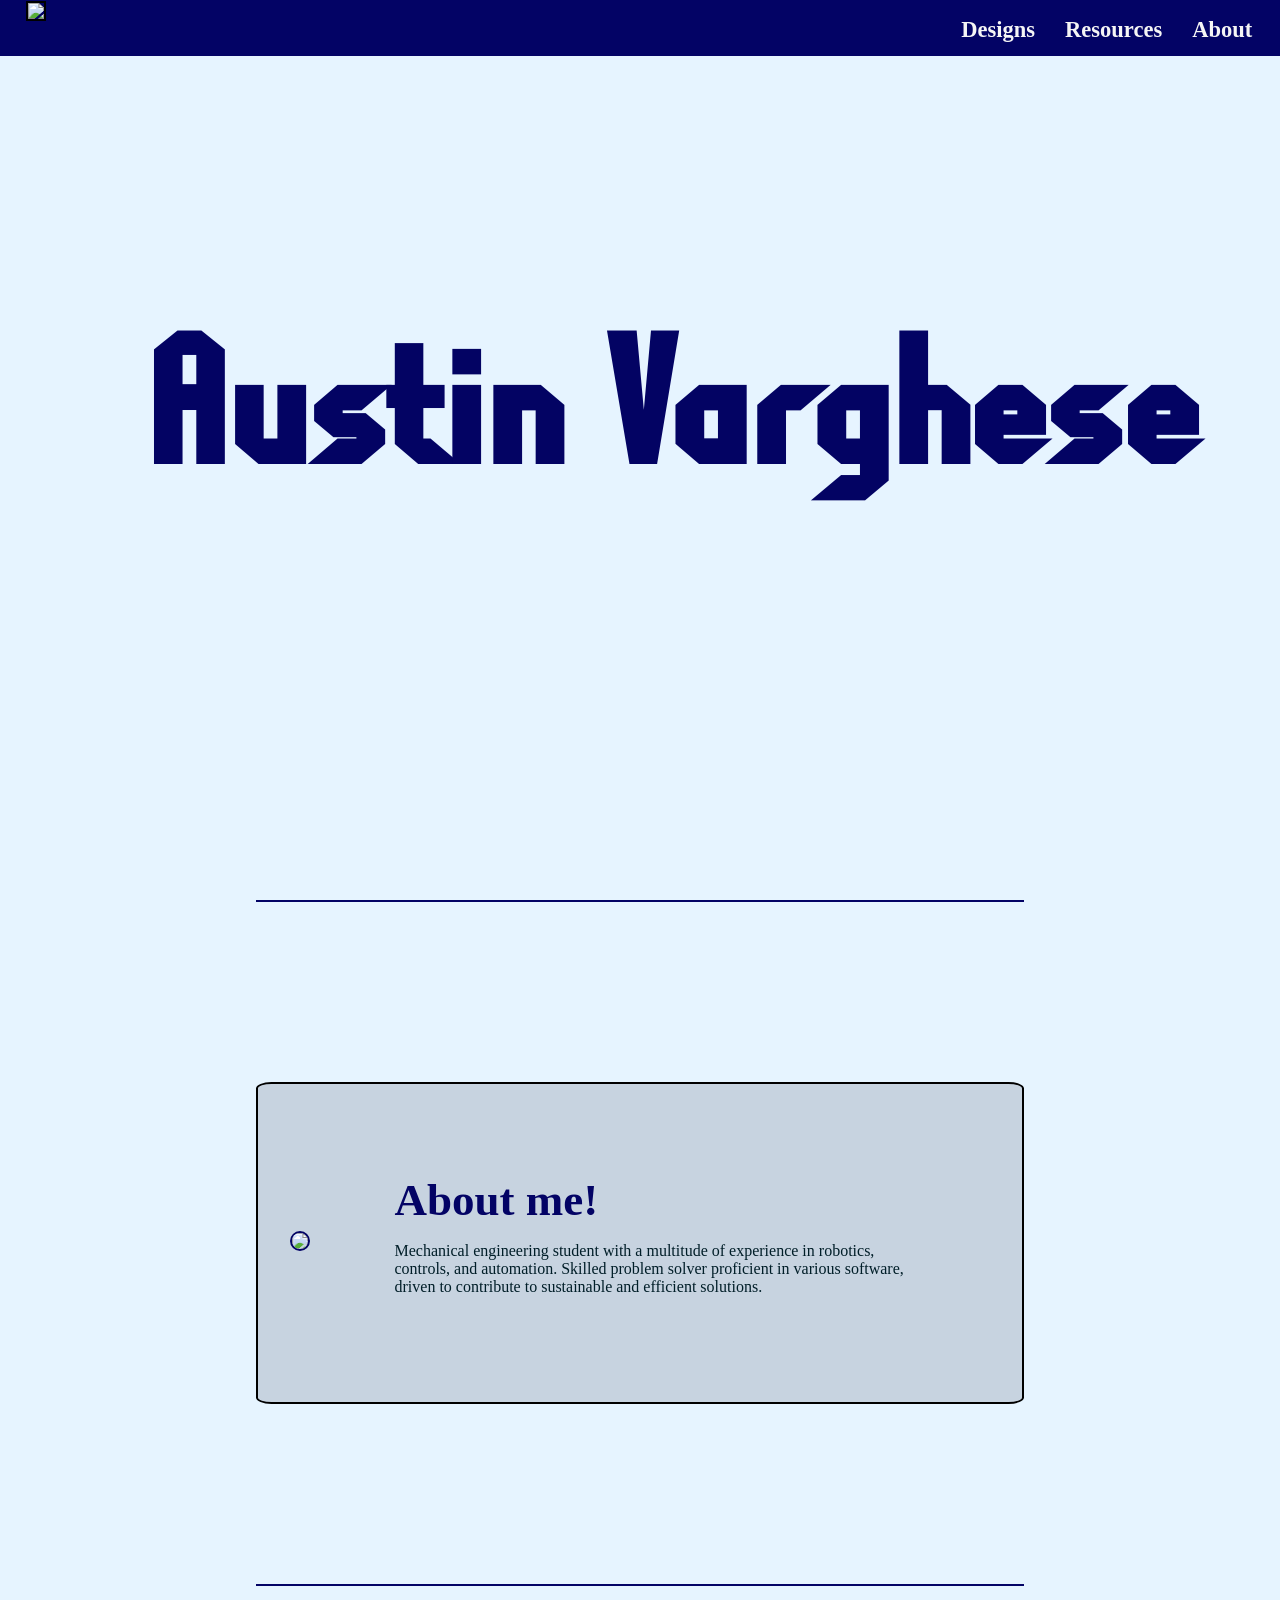
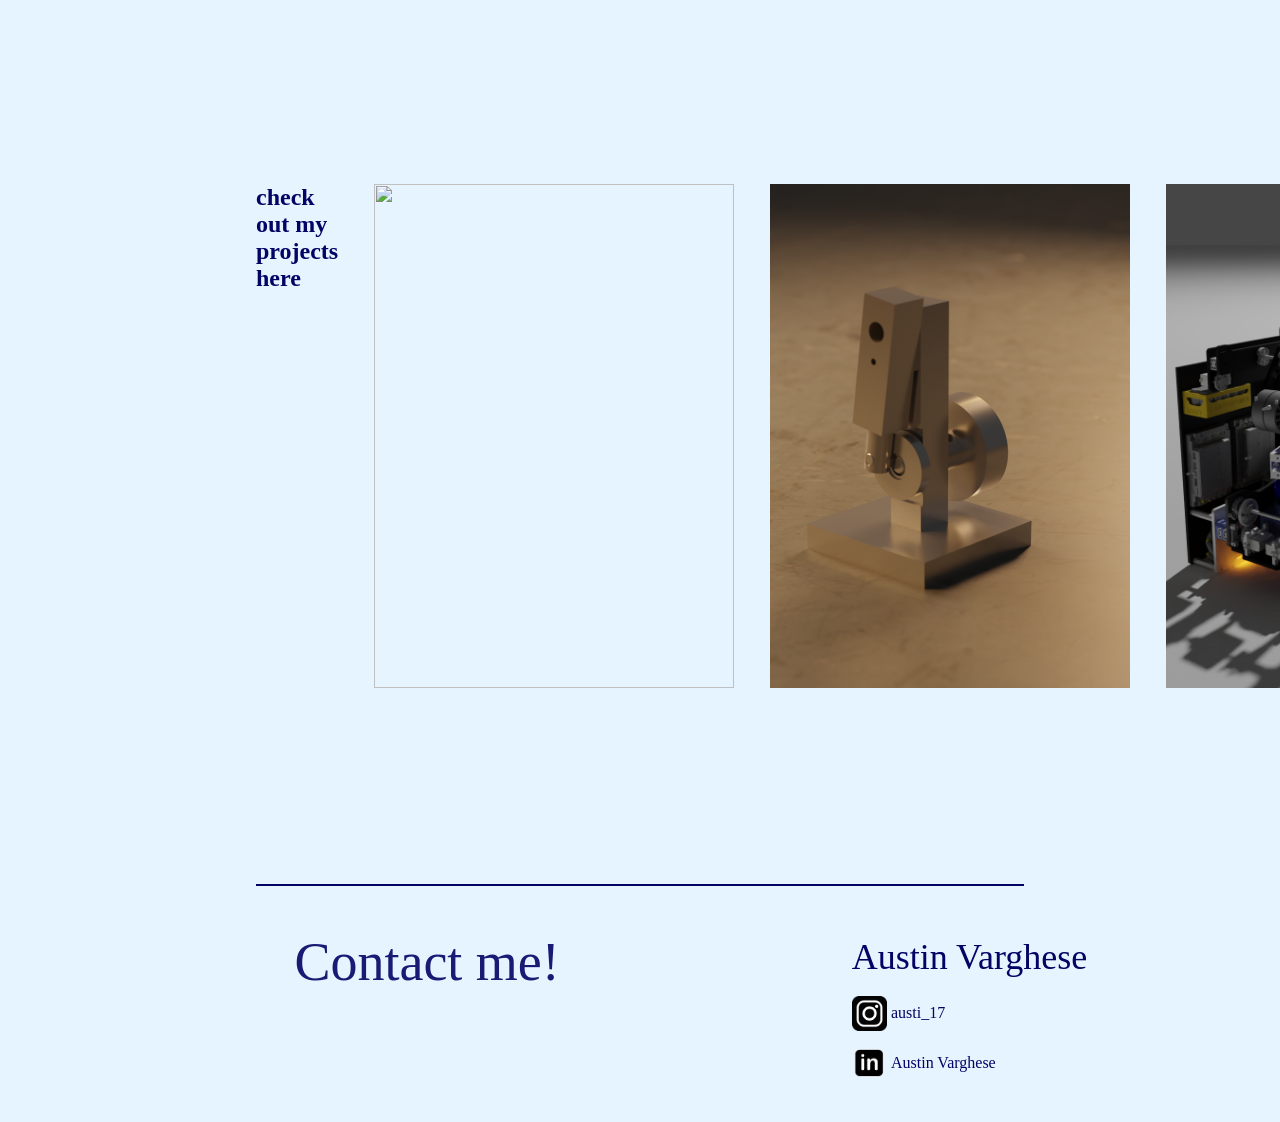
==== index.html @ 86381fe6 "revised entire code, and updated home to index" ====
<!DOCTYPE html>
<html lang="en">

<head>
    <link rel="stylesheet" href="style.css">
    <link href="https://fonts.googleapis.com/css2?family=Indie+Flower&display=swap" rel="stylesheet">
    <meta charset="utf-8">
    <meta name="viewport" content="width=device-width, initial-scale=1">
    <title>Home</title>
</head>

<body>

    <header id="colorbar">

        <div class="navbar"> 
            <a id="titletext" href="index.html">
                 <img class="headimg" src="footer/logo.png">
            </a> 
            <div class="navtext">
                <div class="nav"><a class="navobj" href="design.html">Designs</a></div>
                <div class="nav"><a class="navobj" href="resources.html">Resources</a></div>
                <div class="nav"><a class="navobj" href="About.html">About</a></div>
            </div>
        </div>
    </header>

    <section id="cards">
        <div class="card-group">
            <div class="big-card card">
                <h1 id="Header">Austin Varghese</h1>
            </div>

           <div class="big-card card">
               <!-- <img class="imgcard" src="card\big\big2.jpg"> -->
            </div>

            <div class="big-card card">
               <!--  <img class="imgcard" src="card\big\big4.jpeg">-->
            </div>

            <div class="big-card card">
              <!--   <img class="imgcard" src="card\big\big3.jpeg">-->
            </div> 

            <!--Turn into words that describe the person I am trying to be-->
            <div class="smol-card card">
                <p class="smolp">visionary</p>
                <!--<img class="imgcards" src="card\smol\smol1.jpeg">-->
            </div>

            <div class="smol-card card">
                <p class="smolp">inventive</p>
                <!--<img class="imgcards" src="card\smol\smol2.jpeg">-->
            </div>

            <div class="smol-card card">
                <p class="smolp">engineer</p>
                <!--<img class="imgcards" src="card\smol\smol3.jpeg">-->
            </div>

            <div class="smol-card card">
                <p class="smolp">problem-solver</p>
                <!--<img class="imgcards" src="card\smol\smol4.jpeg">-->
            </div>
        </div>
    </section>

    <section id="aboutme">
        <div class="aboutme">
                <div class="border">
                    <div class="floatleft">
                        <img class="spielimg" src="footer/robo.jpg">
                    </div>
                    <div class="floatright">
                        <h2 id="aboutme">About me!</h2>
                        <p class="caption">Mechanical engineering student with a multitude of experience in robotics, controls, and automation. Skilled     
                            problem solver proficient in various software, driven to contribute to sustainable and efficient solutions.
                        </p>
                    </div>                
                </div>

            </div>
    </section>



    <section id="slideshow">
            <div id="borderslide"></div>
                <div id="image-track" data-mouse-down-at="0" data-prev-percentage="0">
                    <div><h1 style="color: rgb(3, 3, 101);">check out my projects<br> here</h1></div>
                    <img class="image" src="slideshow/untitled.png" draggable="false" />
                    <img class="image" src="slideshow/ae.png" draggable="false" />
                    <img class="image" src="slideshow/powerplay.png" draggable="false" />
                    <img class="image" src="slideshow/freightfrenzy.png" draggable="false" />
                    <img class="image" src="https://images.unsplash.com/photo-1548021682-1720ed403a5b?ixlib=rb-4.0.3&ixid=MnwxMjA3fDB8MHxwaG90by1wYWdlfHx8fGVufDB8fHx8&auto=format&fit=crop&w=1770&q=80" draggable="false" />
                    <img class="image" src="https://images.unsplash.com/photo-1496753480864-3e588e0269b3?ixlib=rb-4.0.3&ixid=MnwxMjA3fDB8MHxwaG90by1wYWdlfHx8fGVufDB8fHx8&auto=format&fit=crop&w=2134&q=80" draggable="false" />
                    <img class="image" src="https://images.unsplash.com/photo-1613346945084-35cccc812dd5?ixlib=rb-4.0.3&ixid=MnwxMjA3fDB8MHxwaG90by1wYWdlfHx8fGVufDB8fHx8&auto=format&fit=crop&w=1759&q=80" draggable="false" />
                </div>
                <script src="javascript.js"></script>
    </section>

    <footer>
        <div class="footleft">
            <a id="contact">Contact me!</a>
        </div>
        <div class="footright">
            <ul id="contactlist">
                <li><a id="email" href="mailto:austin.vargehese1938@gmail.com">Austin Varghese</a></li> 
                <br>
                <li class="social">
                    <a href="https://instagram.com/austi_17">
                        <img class="footimg" src="footer/insta.png">
                        <span class="username">austi_17</span>
                    </a>
                </li>
                <br>
                <li class="social">
                    <a href="https://instagram.com/ke.lvinnn">
                        <img class="footimg" src="footer/linkedin.png">
                        <span class="username">Austin Varghese</span>
                    </a>
                </li>
            </ul>

        </div>
    </footer>

</body>



</html>
---- style.css ----
* {
  padding: 0;
  margin: 0;
  text-decoration: none;
}

@font-face {
  font-family: Intro;
  src: url(fragile-bombers/Fragile\ Bombers.otf); /* URL to your font file */
}


body {
    background-color: #e6f4ff;
    font-family: 'Franklin Gothic Medium';
    overflow-x: hidden;
  }

header {
    background-color: whitesmoke;
}

img.headimg {
  border: 0.25vmin solid black;
  max-width: 7vmin;
}

a#titletext {
  position: absolute;
  left: 1%;
  top: 1%;
}

div.navbar {
  width: 100%;
  position: relative;
  background-color: rgb(3, 3, 101);
  height: 40px;
  position: fixed;
  padding-right: 100%;
  padding-top: 1.25%;
  z-index: 999;
}

div.navtext {
  height: 100%;
  display: flex;
  justify-content: right;
  padding-right: 1%;
  margin-top: -2.1vmin;
}

div.nav {
  font-size: 2.5vmin;
  padding: 20px 15px;
  /*transition: border-top 0.25s ease-out 50ms;*/
  /*transition: margin-top 0.25s ease-out 50ms;*/
}

a.navobj {
  text-decoration: none;
  color: whitesmoke;  
  font-weight: bolder;
  font-size: 1em;
  height: fit-content;
}


div.nav:hover {
  border-top: 3px solid whitesmoke;
  margin-top: -2.5px;

}

div.nav#active {
  border-top: 3px solid whitesmoke;
  margin-top: -2.5px;
}

/*Section Card*/

section#cards {
  height: 100vh;
  display: grid;
  place-items: center;
}

h1#Header {
  font-family: Intro;
  color: #030363;
  font-size: 20vmin;
  /*border: 2px solid white;*/
  padding: 0vmin 100vmin 0vmin 0vmin;
  margin-left: -10vmin;
  margin-top: 10%;
  text-wrap: nowrap;
  text-align: center;
  background-color: rgb(230, 244, 255);
}

p.smolp {
  font-size: 5vmin;
}

.card-group,
.card {
  aspect-ratio: 5 / 7;
}

.card-group,
.big-card {
  width: 30vmin;
}

.card {
  position: absolute;
  transition: all 800ms cubic-bezier(0.11, 0.69, 0.22, 0.85);
}

.big-card {
  width: 30vmin;
  z-index: 3;
}

/*all smol cards are bascially in active
 in a default position before they are hover'd*/

.smol-card {
  width: 12vmin;
  border-radius: 2vmin;
  left: 45%;
  top: 50%;
  transform: translate(-50%, -50%);
  z-index: 2;
  /*opacity: 0%;*/
}

/*positioning big cards*/

.big-card:nth-child(1) {
  /*transform: translateX(-10%) rotate(-1.5deg);*/
  transform: translateX(-100%);
  }
/*
.big-card:nth-child(2) {
  transform: rotate(2deg);
  }

.big-card:nth-child(3) {
  transform: translateX(-6%) rotate(-3deg);
}

.big-card:nth-child(4) {
  transform: translate(10%, 2%) rotate(5deg);
}
*/
/*adding the hover affects for the big cards*/

.card-group:hover > .big-card:nth-child(1) {
  /*transform: translate(-90%, 7%) rotate(-18deg);*/
}

.card-group:hover > .big-card:nth-child(2) {
  transform: translate(-40%, 5%);
}

.card-group:hover > .big-card:nth-child(3) {
  transform: translate(15%, 2%);
}

.card-group:hover > .big-card:nth-child(4) {
  transform: translate(80%, 0%);
}

/*little card hover effects*/

.card-group:hover > .smol-card:nth-child(5) {
  transform: translate(300%, -200%);
  opacity: 100%;
}

.card-group:hover > .smol-card:nth-child(6) {
  transform: translate(300%, 200%);
}

.card-group:hover > .smol-card:nth-child(7) {
  transform: translate(-300%, 200%);
}

.card-group:hover > .smol-card:nth-child(8) {
  transform: translate(-300%, -200%);
}

img.imgcard {
  width: auto;
  height: 50vmin;
}

img.imgcards {
  width: auto;
  height: 7vmin;
}

/* About me */

section#aboutme {
  border-top: 0.25vmin solid rgb(3, 3, 101);
  padding: 20vmin 0;
  margin: 0 20%;
}



div.aboutme {
  display: flex;
  justify-content: center;
  align-items: center;
  gap: 5vmin; /* space between img + text */
  color: #ddd;
  width: 100%;
  padding: 0 0;

}

div.border {
  border-radius: 2%;
  border: 0.25vmin solid black;
  background: #C7D3E0;
  display: flex;
  align-items: center;
  gap: 1vmin;

  /* Your padding here — THIS is the only place it works correctly */
  padding: 10vmin 10vmin;

  /* Optional: keep it from growing too wide */
  max-width: 70vmin;
  margin: 0 auto;
}

div.floatright, div.floatleft {
  justify-content: space-between;

}

div.floatright {
  padding-left: 10%;
  
}

div.floatleft {
  padding-right: 3%;
  margin-left: -10%;

}

.spielimg {
  width: 40vmin;
  border-radius: 10px;
  border: 0.25vmin solid rgb(3, 3, 101);
}

h2#aboutme {
  font-size: 5vmin;
  color: rgb(3, 3, 101);
}

p.caption {
  color: rgb(0, 30, 40);
  display: block;
  margin-block-start: 1em;
  margin-block-end: 1em;
  margin-inline-start: 0px;
  margin-inline-end: 0px;

}

/* intro portion */



/* making the slideshow portion */

section#slideshow {
  height: 100vh;
  width: 100vw;
  background-color: rgb(230, 244, 255);
  margin: 0rem;
  overflow: hidden;
}

div#borderslide {

  margin: 0 20%;
  display: flex;
  border-top: 0.25vmin solid rgb(3, 3, 101);
}

#image-track {
  display: flex;
  gap: 4vmin;
  position: relative;
  left: 20%;
  top: 50%;
  transform: translate(0%, -50%); 
  user-select: none; /* -- Prevent image highlighting -- */
}

#image-track > .image {
  width: 40vmin;
  height: 56vmin;
  object-fit: cover;
  object-position: 100% center;
}
/*
#image-track > .image:hover{ 
  width: 50vmin;
  height: 66vmin;
}

*/
/*footer*/
footer {
  border-top: 0.25vmin solid rgb(3, 3, 101);
  padding: 5vmin 0;
  margin: 0 20%;
  display: flex;
}

div.footright, div.footleft {
  justify-content: space-between;
}

div.footright {
  margin-left: 25%;
  padding-left: 10%;
  margin-top: 0.6%;
}

div.footleft {
  padding-right: 3%;
  margin-left: 5%;
}

ul#contactlist {
  list-style: none;
  text-decoration: none;
}

a#contact {
  color: rgb(3, 3, 101);
  opacity: 0.9;
  text-wrap: nowrap;
  font-size: 6vmin;
}

a#email {
  color: rgb(3, 3, 101);
  text-wrap: nowrap;
  font-size: 4vmin;
  margin-top: 10%;
  text-decoration: none;
}


img.footimg {
  width: 15%;
  vertical-align: middle;
}

span.username {
  color: rgb(3, 3, 101);
  vertical-align: middle;
  text-decoration: none;
}

a#email:hover {
  color: orange;
  text-decoration: none;
}

span.username:hover {
  color: orange;
  text-decoration: none;
}

a#email:active {
  color: rgb(215, 118, 0);
}
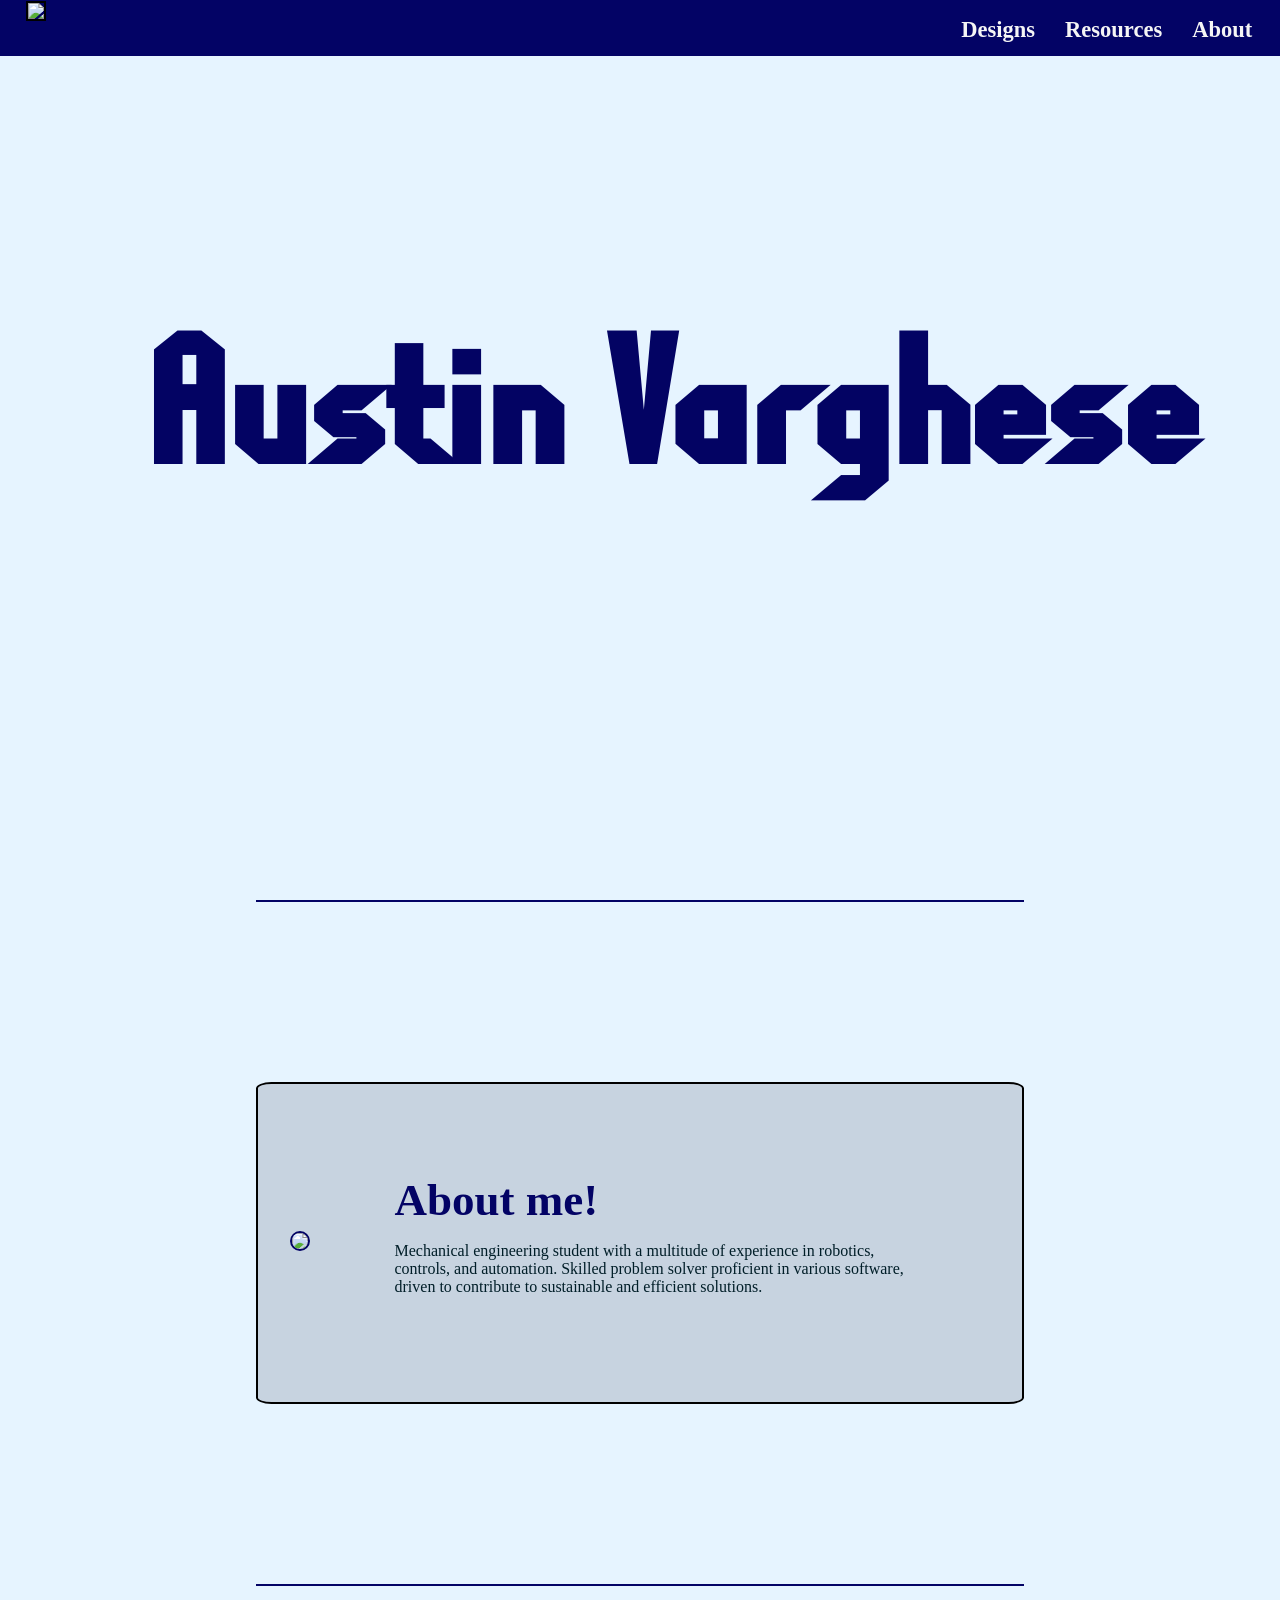
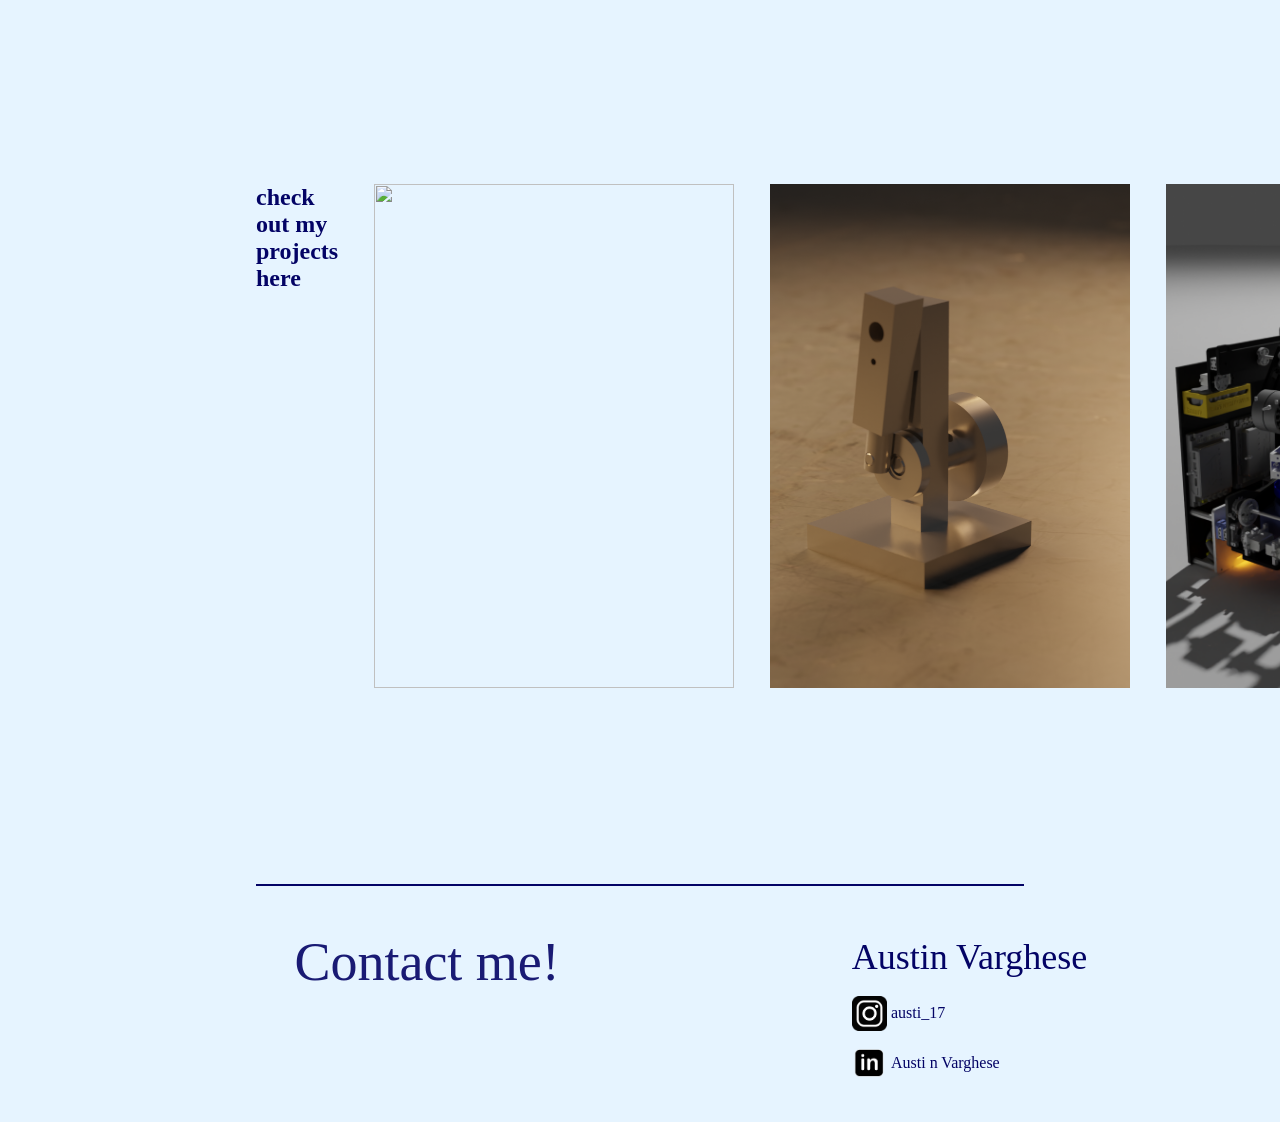
==== commit 9629dbdc: "testing github connection" ====
--- a/index.html
+++ b/index.html
@@ -118,7 +118,7 @@
                 <li class="social">
                     <a href="https://instagram.com/ke.lvinnn">
                         <img class="footimg" src="footer/linkedin.png">
-                        <span class="username">Austin Varghese</span>
+                        <span class="username">Austi n Varghese</span>
                     </a>
                 </li>
             </ul>
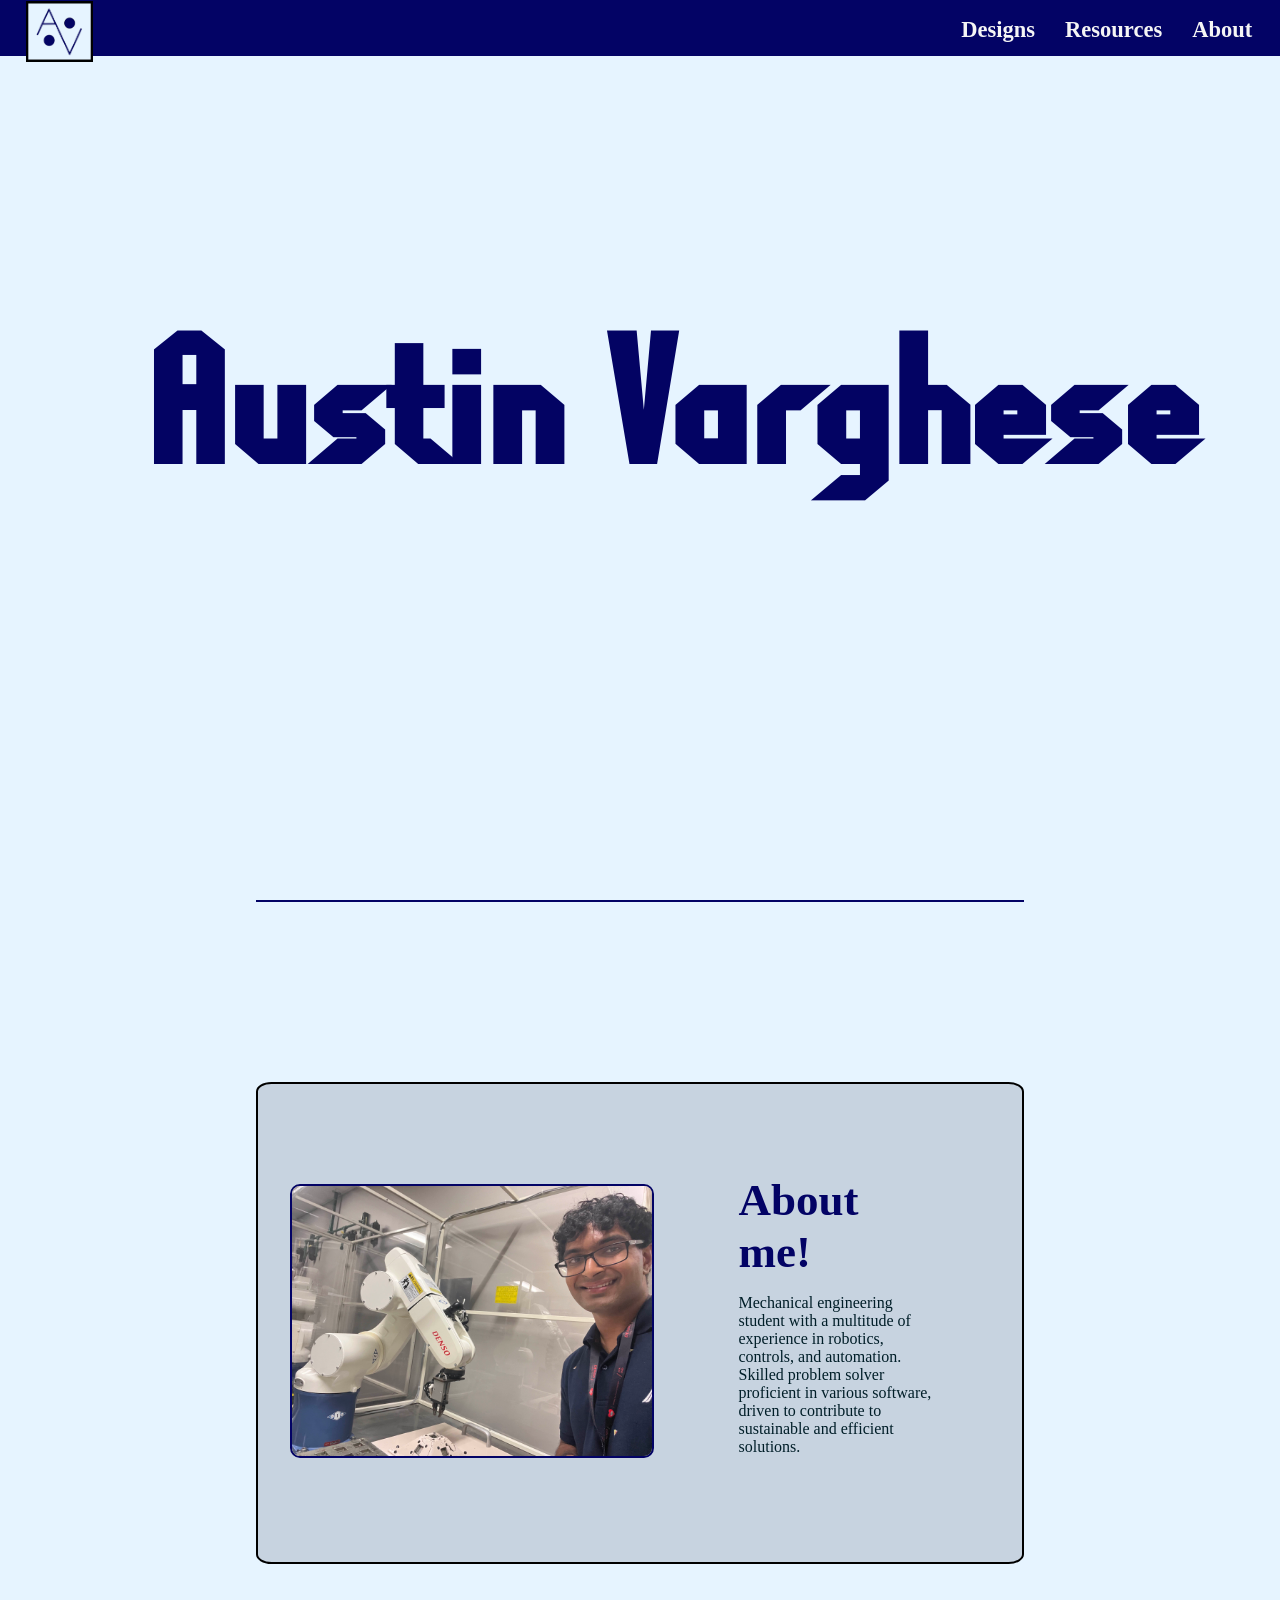
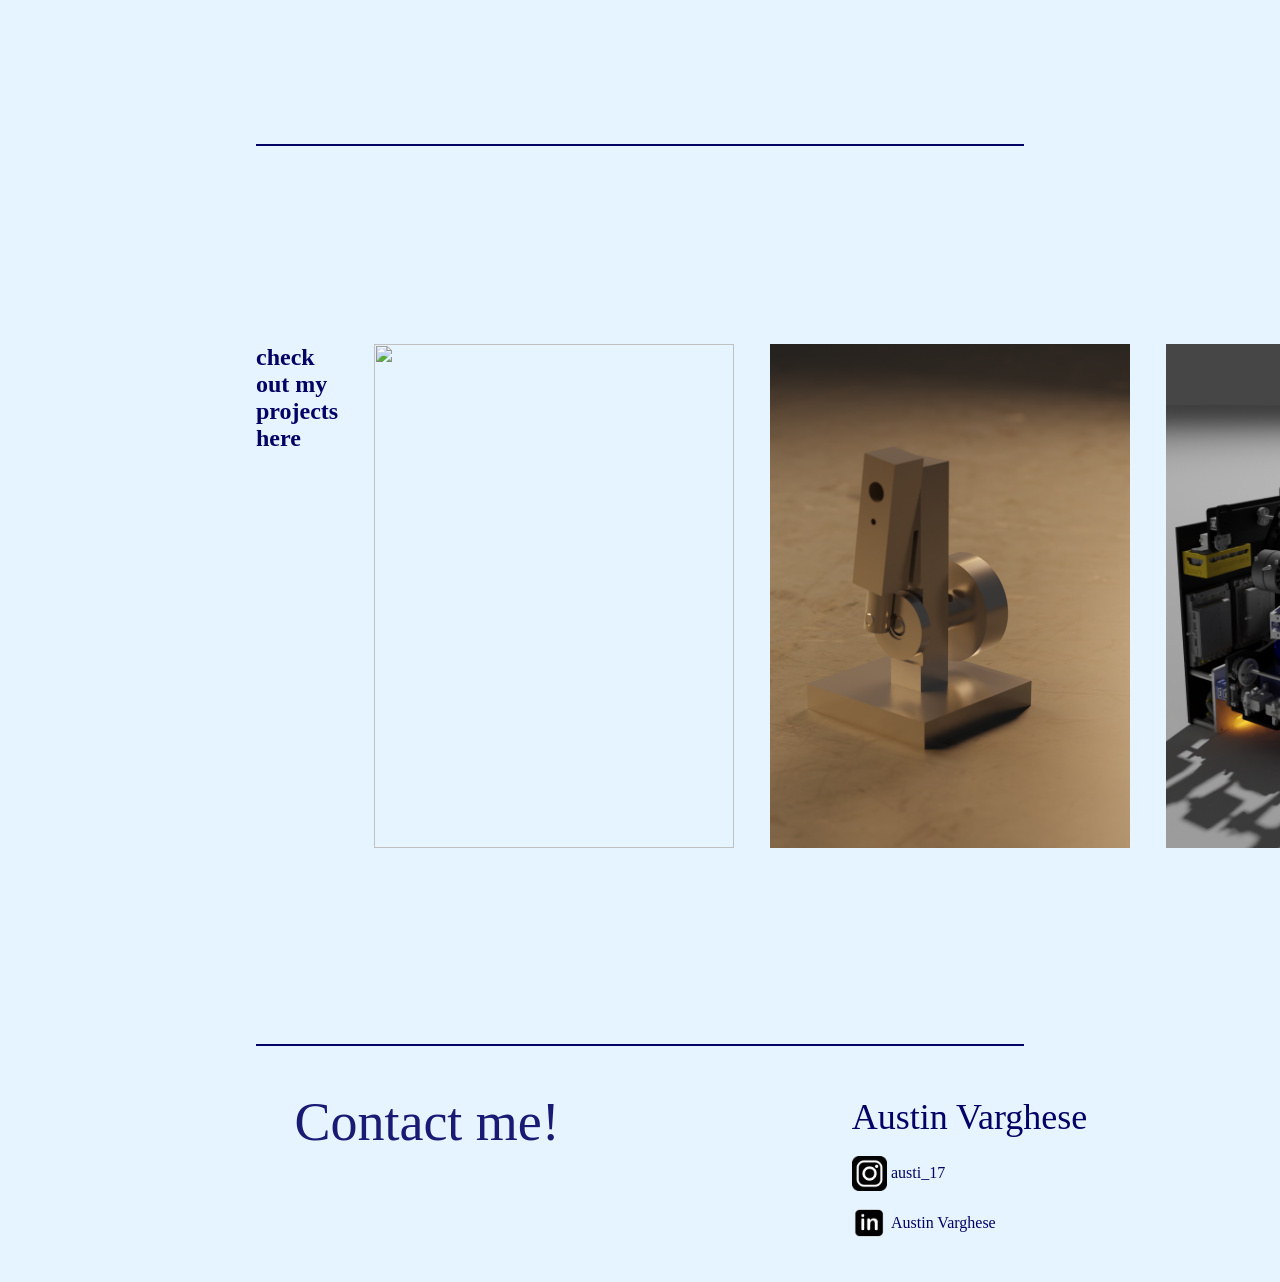
==== commit 8b2907a7: "added new pictures" ====
--- a/index.html
+++ b/index.html
@@ -118,7 +118,7 @@
                 <li class="social">
                     <a href="https://instagram.com/ke.lvinnn">
                         <img class="footimg" src="footer/linkedin.png">
-                        <span class="username">Austi n Varghese</span>
+                        <span class="username">Austin Varghese</span>
                     </a>
                 </li>
             </ul>
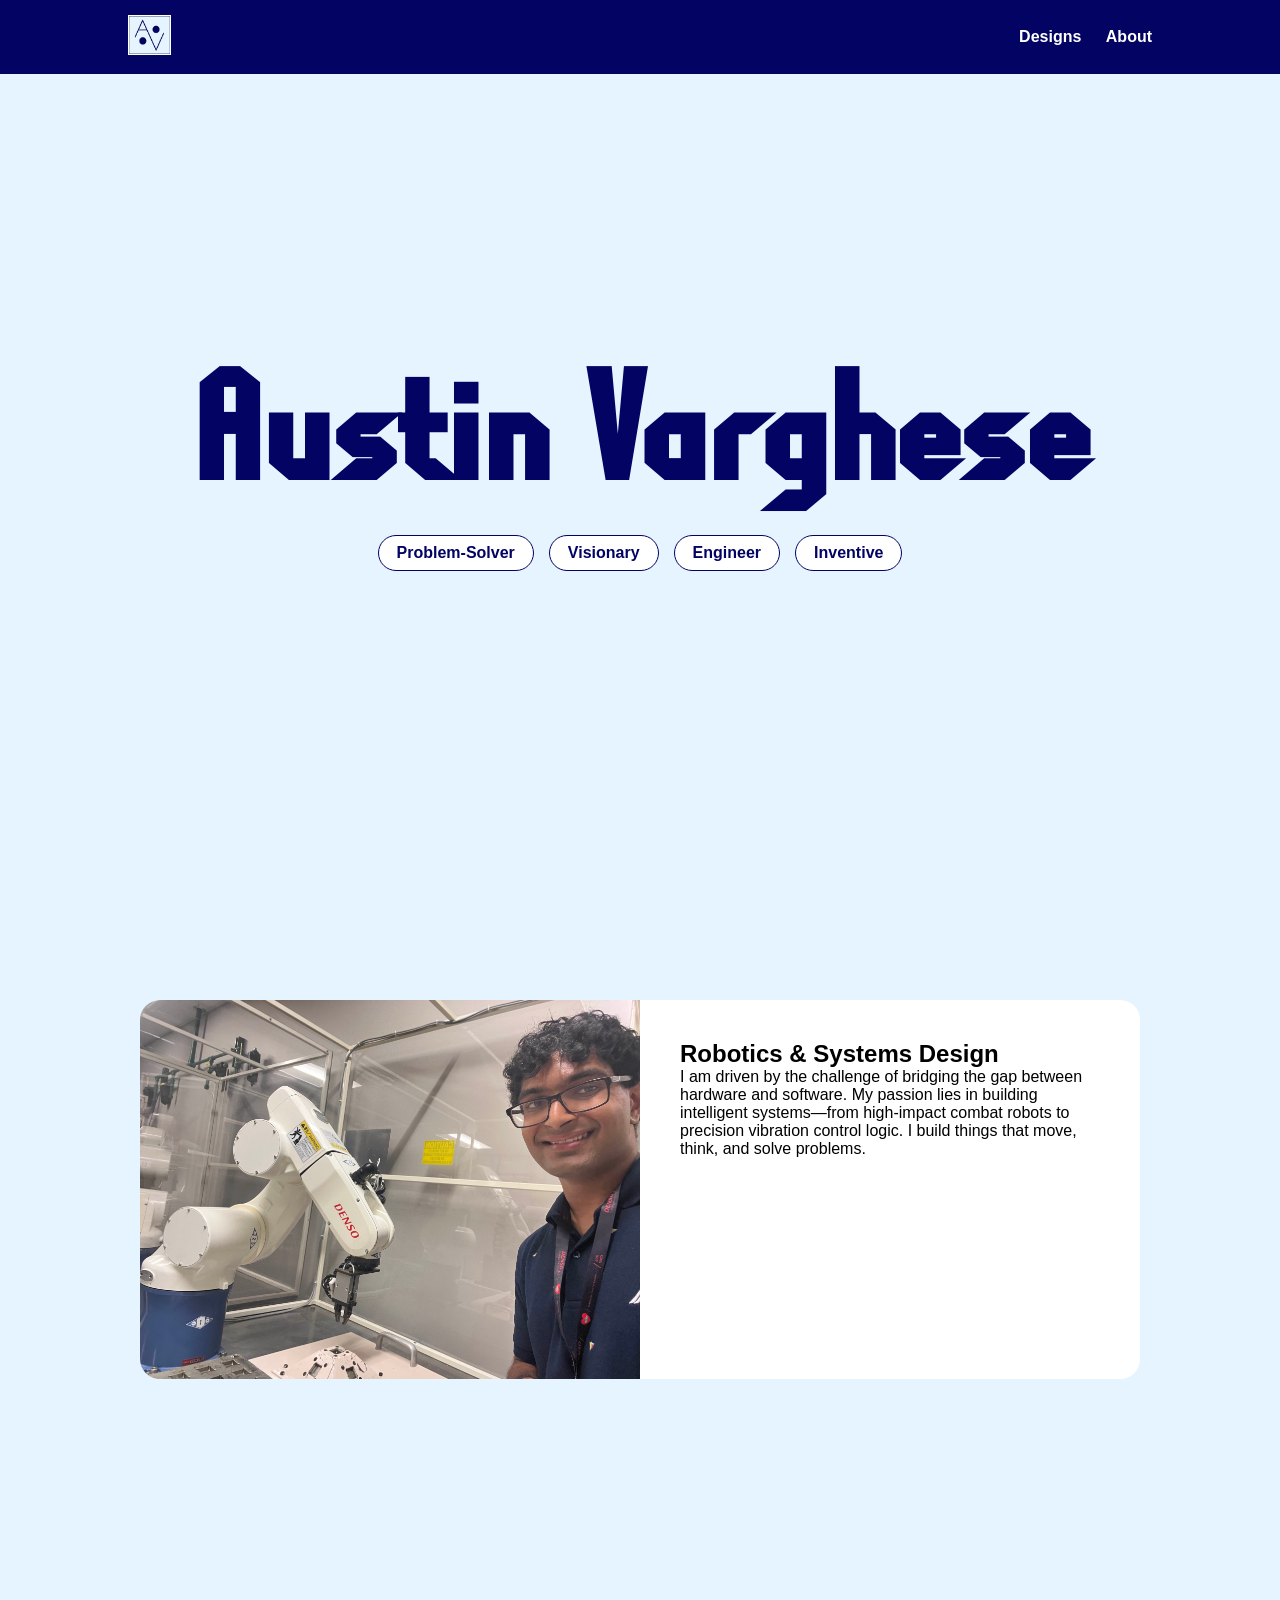
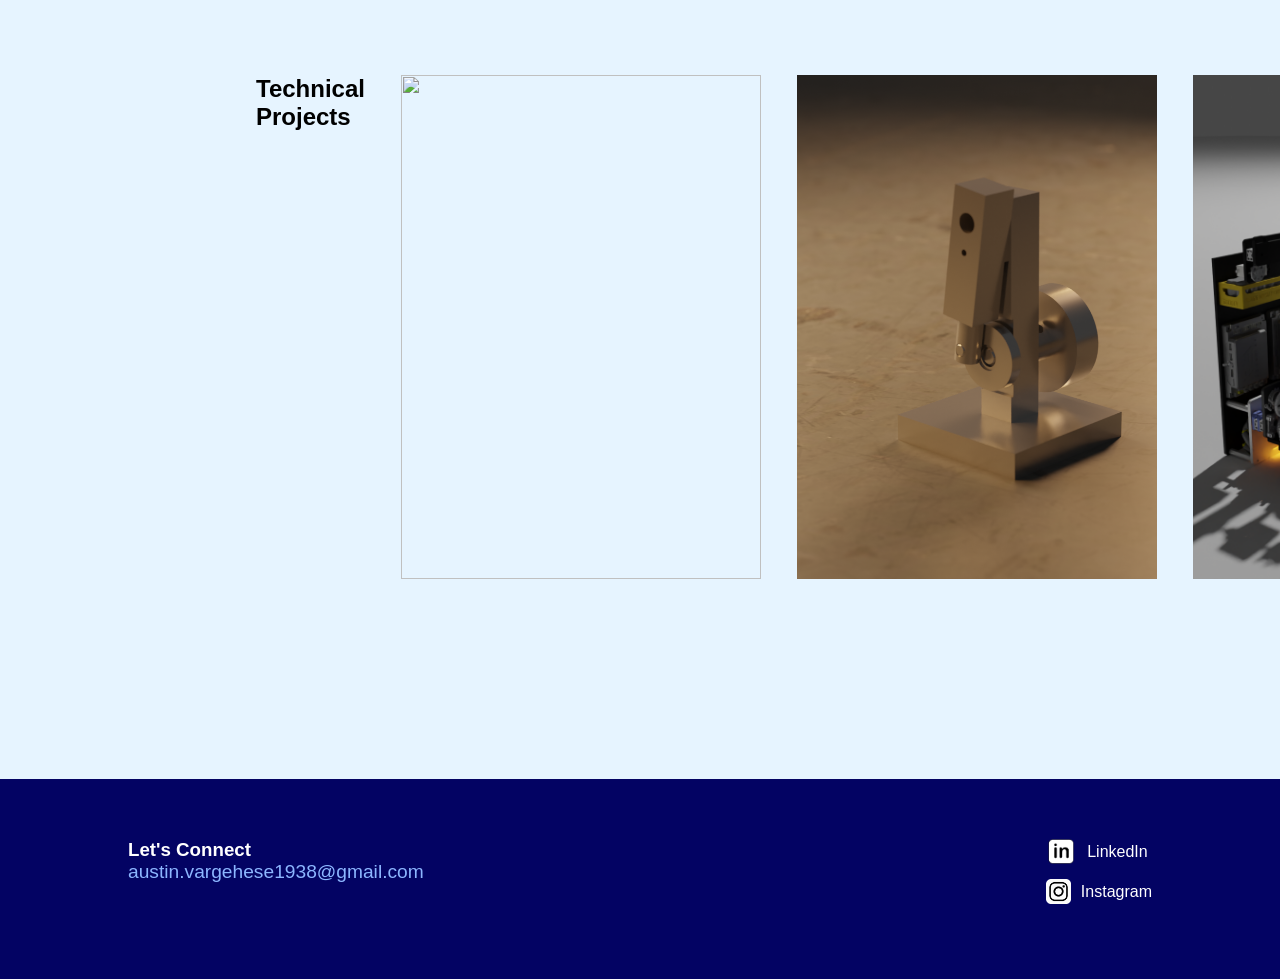
==== commit 9aaa39e4: "changed the 2 top sections and made website responsive" ====
--- a/index.html
+++ b/index.html
@@ -1,133 +1,84 @@
 <!DOCTYPE html>
 <html lang="en">
-
 <head>
-    <link rel="stylesheet" href="style.css">
-    <link href="https://fonts.googleapis.com/css2?family=Indie+Flower&display=swap" rel="stylesheet">
     <meta charset="utf-8">
     <meta name="viewport" content="width=device-width, initial-scale=1">
-    <title>Home</title>
+    <title>Austin Varghese | Robotics & Systems</title>
+    <link rel="stylesheet" href="style.css">
 </head>
-
 <body>
 
-    <header id="colorbar">
-
-        <div class="navbar"> 
-            <a id="titletext" href="index.html">
-                 <img class="headimg" src="footer/logo.png">
+    <nav class="navbar"> 
+        <div class="nav-container">
+            <a href="index.html" id="titletext">
+                 <img class="headimg" src="footer/logo.png" alt="Logo">
             </a> 
             <div class="navtext">
-                <div class="nav"><a class="navobj" href="design.html">Designs</a></div>
-                <div class="nav"><a class="navobj" href="resources.html">Resources</a></div>
-                <div class="nav"><a class="navobj" href="About.html">About</a></div>
+                <a class="navobj" href="design.html">Designs</a>
+                <a class="navobj" href="About.html">About</a>
+            </div>
+        </div>
+    </nav>
+
+    <header class="hero-section">
+        <div class="hero-content">
+            <h1 class="custom-header">Austin Varghese</h1>
+            <div class="tag-cloud">
+                <span>Problem-Solver</span>
+                <span>Visionary</span>
+                <span>Engineer</span>
+                <span>Inventive</span>
             </div>
         </div>
     </header>
 
-    <section id="cards">
-        <div class="card-group">
-            <div class="big-card card">
-                <h1 id="Header">Austin Varghese</h1>
-            </div>
-
-           <div class="big-card card">
-               <!-- <img class="imgcard" src="card\big\big2.jpg"> -->
-            </div>
-
-            <div class="big-card card">
-               <!--  <img class="imgcard" src="card\big\big4.jpeg">-->
-            </div>
-
-            <div class="big-card card">
-              <!--   <img class="imgcard" src="card\big\big3.jpeg">-->
-            </div> 
-
-            <!--Turn into words that describe the person I am trying to be-->
-            <div class="smol-card card">
-                <p class="smolp">visionary</p>
-                <!--<img class="imgcards" src="card\smol\smol1.jpeg">-->
-            </div>
-
-            <div class="smol-card card">
-                <p class="smolp">inventive</p>
-                <!--<img class="imgcards" src="card\smol\smol2.jpeg">-->
-            </div>
-
-            <div class="smol-card card">
-                <p class="smolp">engineer</p>
-                <!--<img class="imgcards" src="card\smol\smol3.jpeg">-->
-            </div>
-
-            <div class="smol-card card">
-                <p class="smolp">problem-solver</p>
-                <!--<img class="imgcards" src="card\smol\smol4.jpeg">-->
+    <section id="aboutme-refined">
+        <div class="about-container">
+            <div class="about-grid">
+                <div class="about-image-box">
+                    <img class="spielimg" src="footer/robo.jpg" alt="Robotics Work">
+                </div>
+                <div class="about-copy">
+                    <h2>Robotics & Systems Design</h2>
+                    <p>I am driven by the challenge of bridging the gap between hardware and software. My passion lies in building intelligent systems—from high-impact combat robots to precision vibration control logic. I build things that move, think, and solve problems.</p>
+                </div>
             </div>
         </div>
     </section>
 
-    <section id="aboutme">
-        <div class="aboutme">
-                <div class="border">
-                    <div class="floatleft">
-                        <img class="spielimg" src="footer/robo.jpg">
-                    </div>
-                    <div class="floatright">
-                        <h2 id="aboutme">About me!</h2>
-                        <p class="caption">Mechanical engineering student with a multitude of experience in robotics, controls, and automation. Skilled     
-                            problem solver proficient in various software, driven to contribute to sustainable and efficient solutions.
-                        </p>
-                    </div>                
-                </div>
-
-            </div>
-    </section>
-
-
-
     <section id="slideshow">
-            <div id="borderslide"></div>
-                <div id="image-track" data-mouse-down-at="0" data-prev-percentage="0">
-                    <div><h1 style="color: rgb(3, 3, 101);">check out my projects<br> here</h1></div>
-                    <img class="image" src="slideshow/untitled.png" draggable="false" />
-                    <img class="image" src="slideshow/ae.png" draggable="false" />
-                    <img class="image" src="slideshow/powerplay.png" draggable="false" />
-                    <img class="image" src="slideshow/freightfrenzy.png" draggable="false" />
-                    <img class="image" src="https://images.unsplash.com/photo-1548021682-1720ed403a5b?ixlib=rb-4.0.3&ixid=MnwxMjA3fDB8MHxwaG90by1wYWdlfHx8fGVufDB8fHx8&auto=format&fit=crop&w=1770&q=80" draggable="false" />
-                    <img class="image" src="https://images.unsplash.com/photo-1496753480864-3e588e0269b3?ixlib=rb-4.0.3&ixid=MnwxMjA3fDB8MHxwaG90by1wYWdlfHx8fGVufDB8fHx8&auto=format&fit=crop&w=2134&q=80" draggable="false" />
-                    <img class="image" src="https://images.unsplash.com/photo-1613346945084-35cccc812dd5?ixlib=rb-4.0.3&ixid=MnwxMjA3fDB8MHxwaG90by1wYWdlfHx8fGVufDB8fHx8&auto=format&fit=crop&w=1759&q=80" draggable="false" />
-                </div>
-                <script src="javascript.js"></script>
+        <div id="borderslide"></div>
+        <div id="image-track" data-mouse-down-at="0" data-prev-percentage="0">
+            <div class="track-label"><h1>Technical Projects</h1></div>
+            <a href="design.html"><img class="image" src="slideshow/untitled.png" draggable="false"/></a>
+            <a href="ae.html"><img class="image" src="slideshow/ae.png" draggable="false"/></a>
+            <a href="powerplay.html"><img class="image" src="slideshow/powerplay.png" draggable="false"/></a>
+            <a href="freightfrenzy.html"><img class="image" src="slideshow/freightfrenzy.png" draggable="false"/></a>
+            <a href="ResearchRender.html"><img class="image" src="slideshow/ResearchRender.jpg" draggable="false"/></a>
+            <a href="UndertakerPrematch.html"><img class="image" src="slideshow/Undertaker prematch.jpg" draggable="false"/></a>
+            <a href="AnubisPreMatch.html"><img class="image" src="slideshow/AnubisPreMatch.jpg" draggable="false"/></a>
+        </div>
     </section>
 
     <footer>
-        <div class="footleft">
-            <a id="contact">Contact me!</a>
-        </div>
-        <div class="footright">
-            <ul id="contactlist">
-                <li><a id="email" href="mailto:austin.vargehese1938@gmail.com">Austin Varghese</a></li> 
-                <br>
-                <li class="social">
-                    <a href="https://instagram.com/austi_17">
-                        <img class="footimg" src="footer/insta.png">
-                        <span class="username">austi_17</span>
-                    </a>
-                </li>
-                <br>
-                <li class="social">
-                    <a href="https://instagram.com/ke.lvinnn">
-                        <img class="footimg" src="footer/linkedin.png">
-                        <span class="username">Austin Varghese</span>
-                    </a>
-                </li>
-            </ul>
-
+        <div class="footer-content">
+            <div class="foot-left">
+                <h3>Let's Connect</h3>
+                <a href="mailto:austin.vargehese1938@gmail.com" class="email-link">austin.vargehese1938@gmail.com</a>
+            </div>
+            <div class="foot-right">
+                <div class="social-item">
+                    <img src="footer/linkedin.png" alt="LinkedIn">
+                    <a href="https://www.linkedin.com/in/austinv15">LinkedIn</a>
+                </div>
+                <div class="social-item">
+                    <img src="footer/insta.png" alt="Instagram">
+                    <a href="https://instagram.com/austi_17">Instagram</a>
+                </div>
+            </div>
         </div>
     </footer>
 
+    <script src="javascript.js"></script>
 </body>
-
-
-
 </html>
--- a/style.css
+++ b/style.css
@@ -1,389 +1,71 @@
-* {
-  padding: 0;
-  margin: 0;
-  text-decoration: none;
+@font-face {
+  font-family: Intro;
+  src: url(fragile-bombers/Fragile\ Bombers.otf);
 }
 
-@font-face {
-  font-family: Intro;
-  src: url(fragile-bombers/Fragile\ Bombers.otf); /* URL to your font file */
+:root {
+    --primary: #030363;
+    --light-blue: #e6f4ff;
 }
 
+* { margin: 0; padding: 0; box-sizing: border-box; }
 
-body {
-    background-color: #e6f4ff;
-    font-family: 'Franklin Gothic Medium';
+body { 
+    background-color: var(--light-blue);
+    font-family: 'Inter', sans-serif;
     overflow-x: hidden;
-  }
-
-header {
-    background-color: whitesmoke;
 }
 
-img.headimg {
-  border: 0.25vmin solid black;
-  max-width: 7vmin;
+.navbar {
+    background: var(--primary);
+    padding: 15px 0;
+    position: fixed;
+    width: 100%;
+    z-index: 9999;
 }
+.nav-container {
+    width: 80%;
+    margin: 0 auto;
+    display: flex;
+    justify-content: space-between;
+    align-items: center;
+}
+.headimg { height: 40px; border: 1px solid white; }
+.navobj { color: white; text-decoration: none; font-weight: bold; margin-left: 20px; }
 
-a#titletext {
-  position: absolute;
-  left: 1%;
-  top: 1%;
+.hero-section {
+    height: 100vh;
+    display: flex;
+    align-items: center;
+    justify-content: center;
+    text-align: center;
 }
+.custom-header { 
+    font-family: 'Intro', sans-serif;
+    font-size: clamp(4rem, 12vw, 10rem); 
+    color: var(--primary); 
+    margin-bottom: 20px;
+}
+.tag-cloud { display: flex; gap: 15px; justify-content: center; flex-wrap: wrap; }
+.tag-cloud span { background: white; padding: 8px 18px; border-radius: 20px; color: var(--primary); font-weight: bold; border: 1px solid var(--primary); }
 
-div.navbar {
-  width: 100%;
-  position: relative;
-  background-color: rgb(3, 3, 101);
-  height: 40px;
-  position: fixed;
-  padding-right: 100%;
-  padding-top: 1.25%;
-  z-index: 999;
-}
+#aboutme-refined { padding: 100px 10%; }
+.about-container { max-width: 1000px; margin: 0 auto; background: white; border-radius: 20px; overflow: hidden; }
+.about-grid { display: grid; grid-template-columns: 1fr 1fr; }
+.spielimg { width: 100%; height: 100%; object-fit: cover; }
+.about-copy { padding: 40px; }
 
-div.navtext {
-  height: 100%;
-  display: flex;
-  justify-content: right;
-  padding-right: 1%;
-  margin-top: -2.1vmin;
-}
+#slideshow { height: 100vh; width: 100vw; position: relative; overflow: hidden; }
+#image-track { display: flex; gap: 4vmin; position: absolute; left: 20%; top: 50%; transform: translate(0%, -50%); }
+.image { width: 40vmin; height: 56vmin; object-fit: cover; -webkit-user-drag: none; }
 
-div.nav {
-  font-size: 2.5vmin;
-  padding: 20px 15px;
-  /*transition: border-top 0.25s ease-out 50ms;*/
-  /*transition: margin-top 0.25s ease-out 50ms;*/
-}
+footer { background: var(--primary); color: white; padding: 60px 10%; }
+.footer-content { display: flex; justify-content: space-between; flex-wrap: wrap; gap: 30px; }
+.email-link { color: #8cb6ff; text-decoration: none; font-size: 1.2rem; }
+.social-item { display: flex; align-items: center; gap: 10px; margin-bottom: 15px; }
+.social-item img { height: 25px; filter: invert(1); }
+.social-item a { color: white; text-decoration: none; }
 
-a.navobj {
-  text-decoration: none;
-  color: whitesmoke;  
-  font-weight: bolder;
-  font-size: 1em;
-  height: fit-content;
-}
-
-
-div.nav:hover {
-  border-top: 3px solid whitesmoke;
-  margin-top: -2.5px;
-
-}
-
-div.nav#active {
-  border-top: 3px solid whitesmoke;
-  margin-top: -2.5px;
-}
-
-/*Section Card*/
-
-section#cards {
-  height: 100vh;
-  display: grid;
-  place-items: center;
-}
-
-h1#Header {
-  font-family: Intro;
-  color: #030363;
-  font-size: 20vmin;
-  /*border: 2px solid white;*/
-  padding: 0vmin 100vmin 0vmin 0vmin;
-  margin-left: -10vmin;
-  margin-top: 10%;
-  text-wrap: nowrap;
-  text-align: center;
-  background-color: rgb(230, 244, 255);
-}
-
-p.smolp {
-  font-size: 5vmin;
-}
-
-.card-group,
-.card {
-  aspect-ratio: 5 / 7;
-}
-
-.card-group,
-.big-card {
-  width: 30vmin;
-}
-
-.card {
-  position: absolute;
-  transition: all 800ms cubic-bezier(0.11, 0.69, 0.22, 0.85);
-}
-
-.big-card {
-  width: 30vmin;
-  z-index: 3;
-}
-
-/*all smol cards are bascially in active
- in a default position before they are hover'd*/
-
-.smol-card {
-  width: 12vmin;
-  border-radius: 2vmin;
-  left: 45%;
-  top: 50%;
-  transform: translate(-50%, -50%);
-  z-index: 2;
-  /*opacity: 0%;*/
-}
-
-/*positioning big cards*/
-
-.big-card:nth-child(1) {
-  /*transform: translateX(-10%) rotate(-1.5deg);*/
-  transform: translateX(-100%);
-  }
-/*
-.big-card:nth-child(2) {
-  transform: rotate(2deg);
-  }
-
-.big-card:nth-child(3) {
-  transform: translateX(-6%) rotate(-3deg);
-}
-
-.big-card:nth-child(4) {
-  transform: translate(10%, 2%) rotate(5deg);
-}
-*/
-/*adding the hover affects for the big cards*/
-
-.card-group:hover > .big-card:nth-child(1) {
-  /*transform: translate(-90%, 7%) rotate(-18deg);*/
-}
-
-.card-group:hover > .big-card:nth-child(2) {
-  transform: translate(-40%, 5%);
-}
-
-.card-group:hover > .big-card:nth-child(3) {
-  transform: translate(15%, 2%);
-}
-
-.card-group:hover > .big-card:nth-child(4) {
-  transform: translate(80%, 0%);
-}
-
-/*little card hover effects*/
-
-.card-group:hover > .smol-card:nth-child(5) {
-  transform: translate(300%, -200%);
-  opacity: 100%;
-}
-
-.card-group:hover > .smol-card:nth-child(6) {
-  transform: translate(300%, 200%);
-}
-
-.card-group:hover > .smol-card:nth-child(7) {
-  transform: translate(-300%, 200%);
-}
-
-.card-group:hover > .smol-card:nth-child(8) {
-  transform: translate(-300%, -200%);
-}
-
-img.imgcard {
-  width: auto;
-  height: 50vmin;
-}
-
-img.imgcards {
-  width: auto;
-  height: 7vmin;
-}
-
-/* About me */
-
-section#aboutme {
-  border-top: 0.25vmin solid rgb(3, 3, 101);
-  padding: 20vmin 0;
-  margin: 0 20%;
-}
-
-
-
-div.aboutme {
-  display: flex;
-  justify-content: center;
-  align-items: center;
-  gap: 5vmin; /* space between img + text */
-  color: #ddd;
-  width: 100%;
-  padding: 0 0;
-
-}
-
-div.border {
-  border-radius: 2%;
-  border: 0.25vmin solid black;
-  background: #C7D3E0;
-  display: flex;
-  align-items: center;
-  gap: 1vmin;
-
-  /* Your padding here — THIS is the only place it works correctly */
-  padding: 10vmin 10vmin;
-
-  /* Optional: keep it from growing too wide */
-  max-width: 70vmin;
-  margin: 0 auto;
-}
-
-div.floatright, div.floatleft {
-  justify-content: space-between;
-
-}
-
-div.floatright {
-  padding-left: 10%;
-  
-}
-
-div.floatleft {
-  padding-right: 3%;
-  margin-left: -10%;
-
-}
-
-.spielimg {
-  width: 40vmin;
-  border-radius: 10px;
-  border: 0.25vmin solid rgb(3, 3, 101);
-}
-
-h2#aboutme {
-  font-size: 5vmin;
-  color: rgb(3, 3, 101);
-}
-
-p.caption {
-  color: rgb(0, 30, 40);
-  display: block;
-  margin-block-start: 1em;
-  margin-block-end: 1em;
-  margin-inline-start: 0px;
-  margin-inline-end: 0px;
-
-}
-
-/* intro portion */
-
-
-
-/* making the slideshow portion */
-
-section#slideshow {
-  height: 100vh;
-  width: 100vw;
-  background-color: rgb(230, 244, 255);
-  margin: 0rem;
-  overflow: hidden;
-}
-
-div#borderslide {
-
-  margin: 0 20%;
-  display: flex;
-  border-top: 0.25vmin solid rgb(3, 3, 101);
-}
-
-#image-track {
-  display: flex;
-  gap: 4vmin;
-  position: relative;
-  left: 20%;
-  top: 50%;
-  transform: translate(0%, -50%); 
-  user-select: none; /* -- Prevent image highlighting -- */
-}
-
-#image-track > .image {
-  width: 40vmin;
-  height: 56vmin;
-  object-fit: cover;
-  object-position: 100% center;
-}
-/*
-#image-track > .image:hover{ 
-  width: 50vmin;
-  height: 66vmin;
-}
-
-*/
-/*footer*/
-footer {
-  border-top: 0.25vmin solid rgb(3, 3, 101);
-  padding: 5vmin 0;
-  margin: 0 20%;
-  display: flex;
-}
-
-div.footright, div.footleft {
-  justify-content: space-between;
-}
-
-div.footright {
-  margin-left: 25%;
-  padding-left: 10%;
-  margin-top: 0.6%;
-}
-
-div.footleft {
-  padding-right: 3%;
-  margin-left: 5%;
-}
-
-ul#contactlist {
-  list-style: none;
-  text-decoration: none;
-}
-
-a#contact {
-  color: rgb(3, 3, 101);
-  opacity: 0.9;
-  text-wrap: nowrap;
-  font-size: 6vmin;
-}
-
-a#email {
-  color: rgb(3, 3, 101);
-  text-wrap: nowrap;
-  font-size: 4vmin;
-  margin-top: 10%;
-  text-decoration: none;
-}
-
-
-img.footimg {
-  width: 15%;
-  vertical-align: middle;
-}
-
-span.username {
-  color: rgb(3, 3, 101);
-  vertical-align: middle;
-  text-decoration: none;
-}
-
-a#email:hover {
-  color: orange;
-  text-decoration: none;
-}
-
-span.username:hover {
-  color: orange;
-  text-decoration: none;
-}
-
-a#email:active {
-  color: rgb(215, 118, 0);
+@media (max-width: 768px) {
+    .about-grid { grid-template-columns: 1fr; }
 }
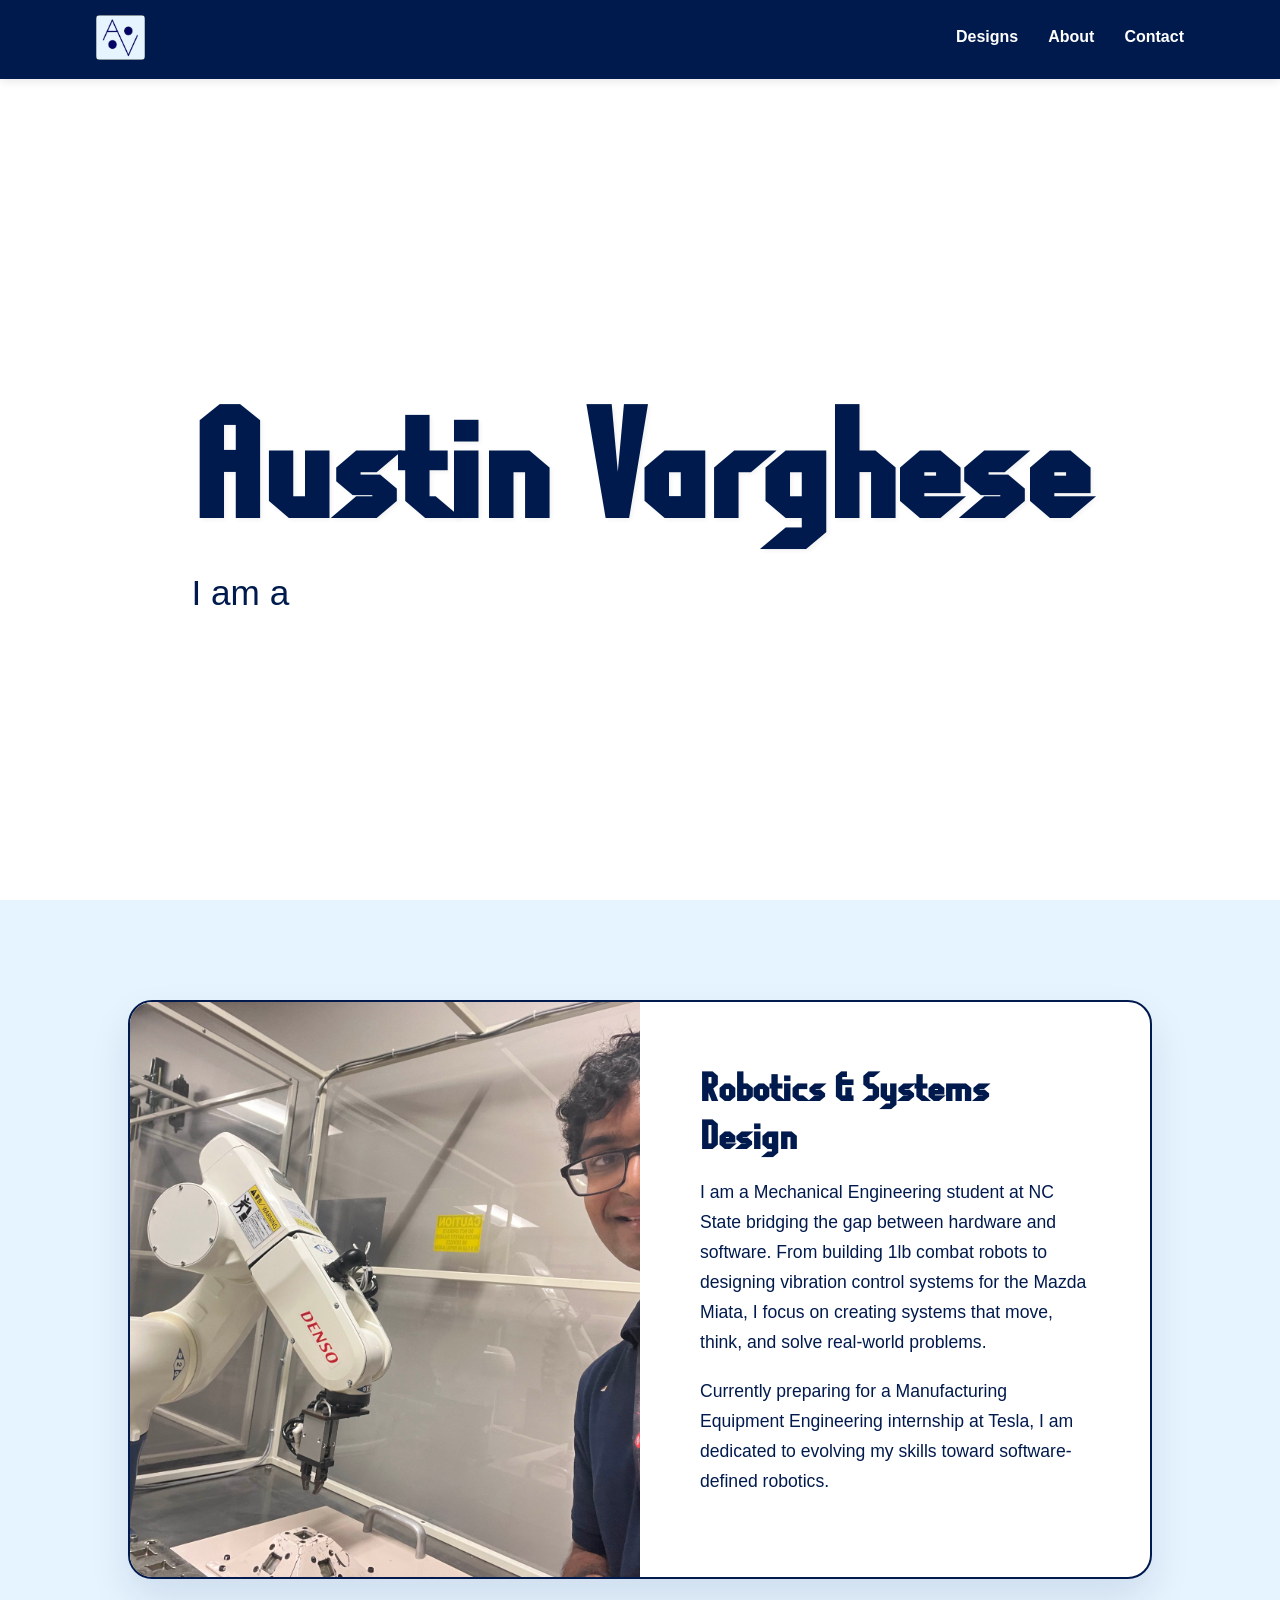
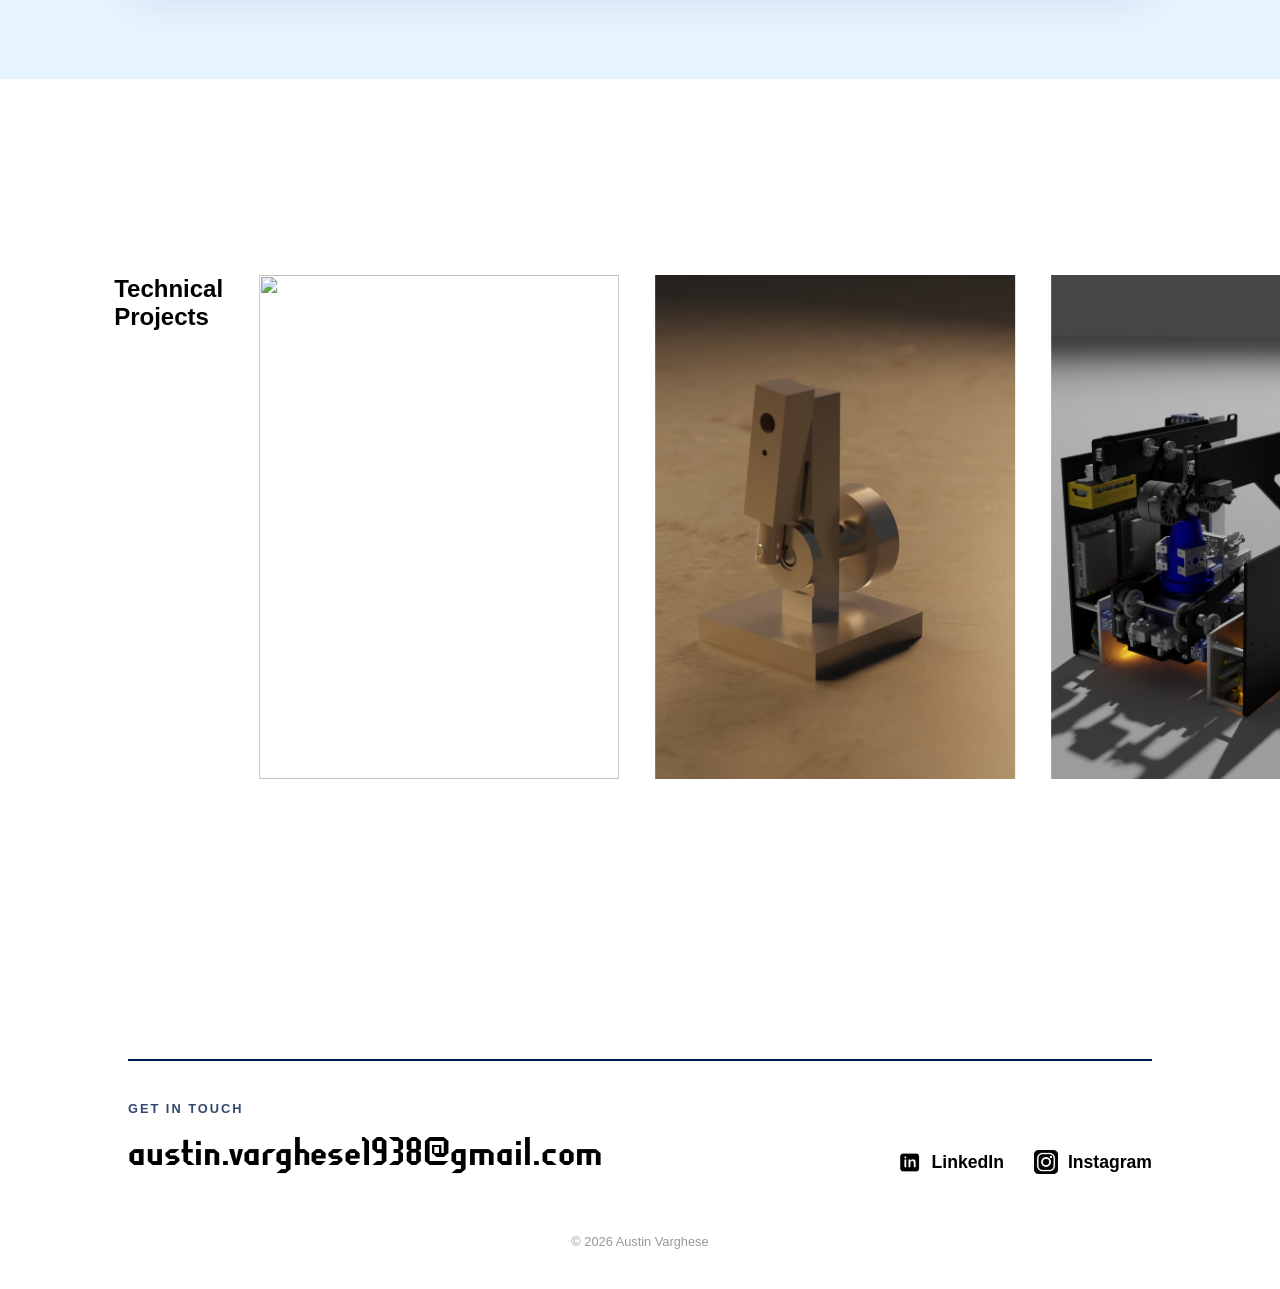
==== commit 9d63b503: "home page overhaul, redesigned js to create automated slideshow, updated template for design pages, " ====
--- a/index.html
+++ b/index.html
@@ -3,7 +3,7 @@
 <head>
     <meta charset="utf-8">
     <meta name="viewport" content="width=device-width, initial-scale=1">
-    <title>Austin Varghese | Robotics & Systems</title>
+    <title>Austin Varghese Portfolio</title>
     <link rel="stylesheet" href="style.css">
 </head>
 <body>
@@ -16,6 +16,7 @@
             <div class="navtext">
                 <a class="navobj" href="design.html">Designs</a>
                 <a class="navobj" href="About.html">About</a>
+                <a class="navobj" href="#contact-footer">Contact</a>
             </div>
         </div>
     </nav>
@@ -23,12 +24,7 @@
     <header class="hero-section">
         <div class="hero-content">
             <h1 class="custom-header">Austin Varghese</h1>
-            <div class="tag-cloud">
-                <span>Problem-Solver</span>
-                <span>Visionary</span>
-                <span>Engineer</span>
-                <span>Inventive</span>
-            </div>
+            <h2 class="typing-sentence">I am a <span id="typed"></span></h2>
         </div>
     </header>
 
@@ -40,7 +36,8 @@
                 </div>
                 <div class="about-copy">
                     <h2>Robotics & Systems Design</h2>
-                    <p>I am driven by the challenge of bridging the gap between hardware and software. My passion lies in building intelligent systems—from high-impact combat robots to precision vibration control logic. I build things that move, think, and solve problems.</p>
+                    <p>I am a Mechanical Engineering student at NC State bridging the gap between hardware and software. From building 1lb combat robots to designing vibration control systems for the Mazda Miata, I focus on creating systems that move, think, and solve real-world problems.</p>
+                    <p>Currently preparing for a Manufacturing Equipment Engineering internship at Tesla, I am dedicated to evolving my skills toward software-defined robotics.</p>
                 </div>
             </div>
         </div>
@@ -60,25 +57,32 @@
         </div>
     </section>
 
-    <footer>
-        <div class="footer-content">
-            <div class="foot-left">
-                <h3>Let's Connect</h3>
-                <a href="mailto:austin.vargehese1938@gmail.com" class="email-link">austin.vargehese1938@gmail.com</a>
-            </div>
-            <div class="foot-right">
-                <div class="social-item">
-                    <img src="footer/linkedin.png" alt="LinkedIn">
-                    <a href="https://www.linkedin.com/in/austinv15">LinkedIn</a>
+    <footer id="contact-footer">
+        <div class="footer-container">
+            <div class="footer-line"></div>
+            <div class="footer-content">
+                <div class="foot-left">
+                    <p class="foot-label">GET IN TOUCH</p>
+                    <a href="mailto:austin.varghese1938@gmail.com" class="email-link">austin.varghese1938@gmail.com</a>
                 </div>
-                <div class="social-item">
-                    <img src="footer/insta.png" alt="Instagram">
-                    <a href="https://instagram.com/austi_17">Instagram</a>
+                <div class="foot-right">
+                    <a href="https://www.linkedin.com/in/austinv15" class="social-link">
+                        <img src="footer/linkedin.png" alt="LinkedIn" class="foot-icon">
+                        LinkedIn
+                    </a>
+                    <a href="https://instagram.com/austi_17" class="social-link">
+                        <img src="footer/insta.png" alt="Instagram" class="foot-icon">
+                        Instagram
+                    </a>
                 </div>
             </div>
+            <p class="copyright">© 2026 Austin Varghese</p>
         </div>
     </footer>
 
+</footer>
+
+    <script src="https://unpkg.com/typed.js@2.1.0/dist/typed.umd.js"></script>
     <script src="javascript.js"></script>
 </body>
-</html>+</html>
--- a/style.css
+++ b/style.css
@@ -3,9 +3,14 @@
   src: url(fragile-bombers/Fragile\ Bombers.otf);
 }
 
+html {
+    scroll-behavior: smooth;
+}
+
 :root {
-    --primary: #030363;
-    --light-blue: #e6f4ff;
+    --primary-bold: #001a4d; /* Deep Navy for maximum contrast */
+    --accent-blue: #0055ff;  /* Vibrant Blue for the typed words */
+    --light-blue-bg: #e6f4ff;
 }
 
 * { margin: 0; padding: 0; box-sizing: border-box; }
@@ -16,56 +21,344 @@
     overflow-x: hidden;
 }
 
+/* Updated Navbar for visibility */
 .navbar {
-    background: var(--primary);
+    background: var(--primary-bold); /* Use the deep navy */
     padding: 15px 0;
     position: fixed;
     width: 100%;
+    top: 0;
+    left: 0;
     z-index: 9999;
-}
+    box-shadow: 0 2px 10px rgba(0,0,0,0.1); /* Adds depth so it sits above the hero */
+}
+
 .nav-container {
-    width: 80%;
+    width: 85%;
     margin: 0 auto;
     display: flex;
     justify-content: space-between;
     align-items: center;
 }
-.headimg { height: 40px; border: 1px solid white; }
-.navobj { color: white; text-decoration: none; font-weight: bold; margin-left: 20px; }
-
+
+.headimg { 
+    height: 45px; 
+    border: 1.5px solid var(--white); 
+    border-radius: 4px;
+}
+
+.navtext {
+    display: flex;
+    gap: 30px;
+    color: white;
+}
+
+.navobj { 
+    color: var(--white); 
+    text-decoration: none; 
+    font-weight: 700; 
+    font-size: 1rem;
+    position: relative; /* Anchor for the line */
+    padding-bottom: 5px; /* Space between text and line */
+    transition: color 0.3s ease;
+}
+
+/* The Line - Hidden state */
+.navobj::after {
+    content: '';
+    position: absolute;
+    bottom: 0;          /* Move to the bottom */
+    left: 50%;
+    width: 0;
+    height: 3px;
+    background-color: #ffcc33;
+    transition: all 0.3s ease-in-out;
+    transform: translateX(-50%);
+    border-radius: 2px;
+}
+
+/* The Line - Hover state */
+.navobj:hover::after {
+    width: 100%;        /* Grow from center */
+}
+
+.navobj:hover {
+    color: #ffcc33;
+}
 .hero-section {
-    height: 100vh;
+    padding-top: 80px; /* Pushes content down so the navbar doesn't cover it */
+    min-height: 100vh;
     display: flex;
     align-items: center;
     justify-content: center;
-    text-align: center;
-}
+    /* ... existing background styles ... */
+}
+/* Your custom font name header */
 .custom-header { 
     font-family: 'Intro', sans-serif;
     font-size: clamp(4rem, 12vw, 10rem); 
-    color: var(--primary); 
+    color: var(--primary-bold); 
     margin-bottom: 20px;
-}
-.tag-cloud { display: flex; gap: 15px; justify-content: center; flex-wrap: wrap; }
-.tag-cloud span { background: white; padding: 8px 18px; border-radius: 20px; color: var(--primary); font-weight: bold; border: 1px solid var(--primary); }
-
-#aboutme-refined { padding: 100px 10%; }
-.about-container { max-width: 1000px; margin: 0 auto; background: white; border-radius: 20px; overflow: hidden; }
-.about-grid { display: grid; grid-template-columns: 1fr 1fr; }
-.spielimg { width: 100%; height: 100%; object-fit: cover; }
-.about-copy { padding: 40px; }
+    /* Subtle depth to help it pop */
+    text-shadow: 2px 2px 4px rgba(0, 0, 0, 0.05); 
+}
+
+.typing-sentence {
+    font-size: 2.2rem;
+    color: var(--primary-bold);
+    font-weight: 400;
+    margin-top: 10px;
+}
+
+#typed {
+    font-weight: 700;
+    color: var(--accent-blue);
+    /* Underline removed as requested */
+    border-bottom: none; 
+}
+
+/* Styling the blinking cursor to match the accent */
+.typed-cursor {
+    font-size: 2.2rem;
+    color: var(--accent-blue);
+}
+
+#aboutme-refined {
+    padding: 100px 10%;
+    background-color: var(--light-blue-bg);
+}
+
+.about-container {
+    max-width: 1100px;
+    margin: 0 auto;
+    background: white;
+    border-radius: 24px;
+    overflow: hidden;
+    border: 2px solid var(--primary-bold);
+    box-shadow: 0 20px 40px rgba(0, 26, 77, 0.1);
+}
+
+.about-grid {
+    display: grid;
+    /* This creates two equal columns */
+    grid-template-columns: 1fr 1fr;
+    align-items: stretch;
+}
+
+.about-image-box {
+    width: 100%;
+    height: 100%;
+}
+
+.spielimg {
+    width: 100%;
+    height: 100%;
+    object-fit: cover; /* Ensures the photo fills the space without stretching */
+    display: block;
+}
+
+.about-copy {
+    padding: 60px;
+    display: flex;
+    flex-direction: column;
+    justify-content: center;
+}
+
+.about-copy h2 {
+    color: var(--primary-bold);
+    font-family: 'Intro', sans-serif;
+    font-size: 2.5rem;
+    margin-bottom: 20px;
+}
+
+.about-copy p {
+    color: var(--primary-bold);
+    font-size: 1.1rem;
+    line-height: 1.7;
+    margin-bottom: 20px;
+}
+
+/* Mobile Fix: Stack them vertically when the screen is small */
+@media (max-width: 900px) {
+    .about-grid {
+        grid-template-columns: 1fr;
+    }
+    .about-copy {
+        padding: 40px 30px;
+    }
+}
 
 #slideshow { height: 100vh; width: 100vw; position: relative; overflow: hidden; }
 #image-track { display: flex; gap: 4vmin; position: absolute; left: 20%; top: 50%; transform: translate(0%, -50%); }
 .image { width: 40vmin; height: 56vmin; object-fit: cover; -webkit-user-drag: none; }
 
-footer { background: var(--primary); color: white; padding: 60px 10%; }
-.footer-content { display: flex; justify-content: space-between; flex-wrap: wrap; gap: 30px; }
-.email-link { color: #8cb6ff; text-decoration: none; font-size: 1.2rem; }
-.social-item { display: flex; align-items: center; gap: 10px; margin-bottom: 15px; }
-.social-item img { height: 25px; filter: invert(1); }
-.social-item a { color: white; text-decoration: none; }
+/* Integrated Footer Style */
+footer {
+    background: transparent;
+    padding: 80px 10% 40px 10%;
+    color: var(--primary);
+}
+
+.footer-container {
+    max-width: 1200px;
+    margin: 0 auto;
+}
+
+/* Footer Line Fix */
+.footer-line {
+    height: 2px; /* Made slightly thicker */
+    background: var(--primary-bold); /* Match your standout navy */
+    width: 100%;
+    opacity: 1; /* Full visibility */
+    margin-bottom: 40px;
+}
+
+/* Ensure the label also stands out */
+.foot-label {
+    color: var(--primary-bold);
+    font-size: 0.8rem;
+    font-weight: 800;
+    letter-spacing: 2px;
+    margin-bottom: 10px;
+    opacity: 0.8;
+}
+
+.footer-content {
+    display: flex;
+    justify-content: space-between;
+    align-items: flex-end;
+    flex-wrap: wrap;
+    gap: 40px;
+}
+
+.email-link {
+    font-family: 'Intro', sans-serif;
+    font-size: clamp(1.5rem, 4vw, 2.5rem);
+    color: var(--primary);
+    text-decoration: none;
+    transition: opacity 0.3s ease;
+}
+
+.foot-right {
+    display: flex;
+    gap: 30px;
+    align-items: center;
+}
+
+.social-link {
+    display: flex;
+    align-items: center;
+    gap: 10px;
+    color: var(--primary);
+    text-decoration: none;
+    font-weight: bold;
+    font-size: 1.1rem;
+}
+
+.foot-icon {
+    height: 24px;
+    width: 24px;
+    object-fit: contain;
+    /* Removed the filter so icons stay stock */
+}
+
+.social-link:hover {
+    opacity: 0.6;
+}
+
+.copyright {
+    margin-top: 60px;
+    font-size: 0.8rem;
+    opacity: 0.4;
+    text-align: center;
+}
+
+
 
 @media (max-width: 768px) {
-    .about-grid { grid-template-columns: 1fr; }
+    .footer-content {
+        flex-direction: column;
+        align-items: flex-start;
+    }
+}
+
+/*Design Pages*/ 
+.project-page {
+    padding-top: 120px;
+    max-width: 1200px;
+    margin: 0 auto;
+    padding-bottom: 100px;
+}
+
+.project-hero {
+    text-align: center;
+    margin-bottom: 60px;
+    padding: 0 5%;
+}
+
+.project-title {
+    font-family: 'Intro', sans-serif;
+    font-size: clamp(2.5rem, 6vw, 4rem);
+    color: var(--primary-bold);
+}
+
+.project-tags {
+    display: flex;
+    gap: 10px;
+    justify-content: center;
+    margin-top: 20px;
+}
+
+.project-tags span {
+    background: var(--light-blue-bg);
+    color: var(--accent-blue);
+    padding: 5px 15px;
+    border-radius: 50px;
+    font-size: 0.9rem;
+    font-weight: bold;
+    border: 1px solid var(--accent-blue);
+}
+
+.project-grid {
+    display: grid;
+    grid-template-columns: 1fr 1fr;
+    gap: 30px;
+    padding: 0 5%;
+}
+
+.grid-item.full-width {
+    grid-column: span 2;
+}
+
+.card {
+    background: white;
+    padding: 40px;
+    border-radius: 20px;
+    border: 1px solid rgba(0, 26, 77, 0.1);
+    box-shadow: 0 10px 20px rgba(0, 0, 0, 0.05);
+}
+
+.card h3 {
+    color: var(--accent-blue);
+    margin-bottom: 20px;
+}
+
+.project-img {
+    width: 100%;
+    border-radius: 10px;
+    display: block;
+}
+
+.spec-list {
+    list-style: none;
+}
+
+.spec-list li {
+    margin-bottom: 10px;
+    color: var(--primary-bold);
+}
+
+@media (max-width: 768px) {
+    .project-grid { grid-template-columns: 1fr; }
+    .grid-item.full-width { grid-column: span 1; }
 }
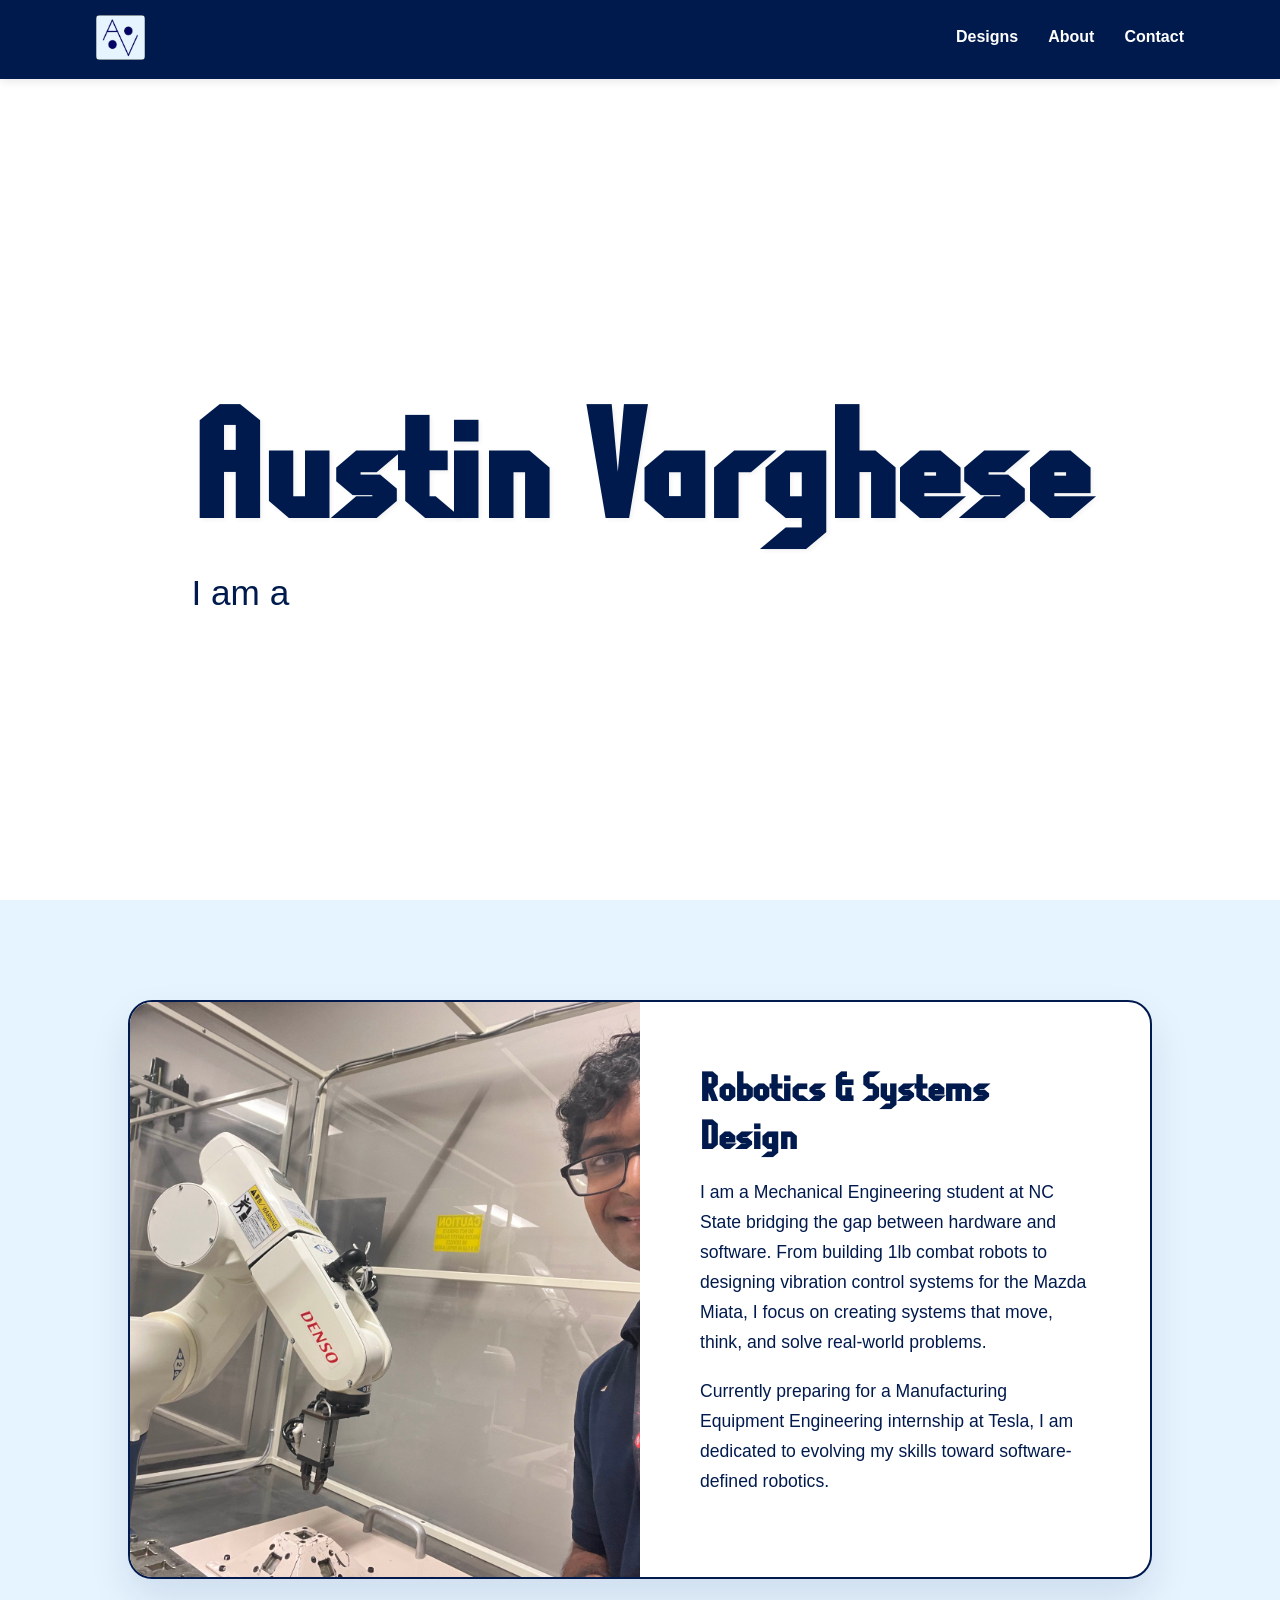
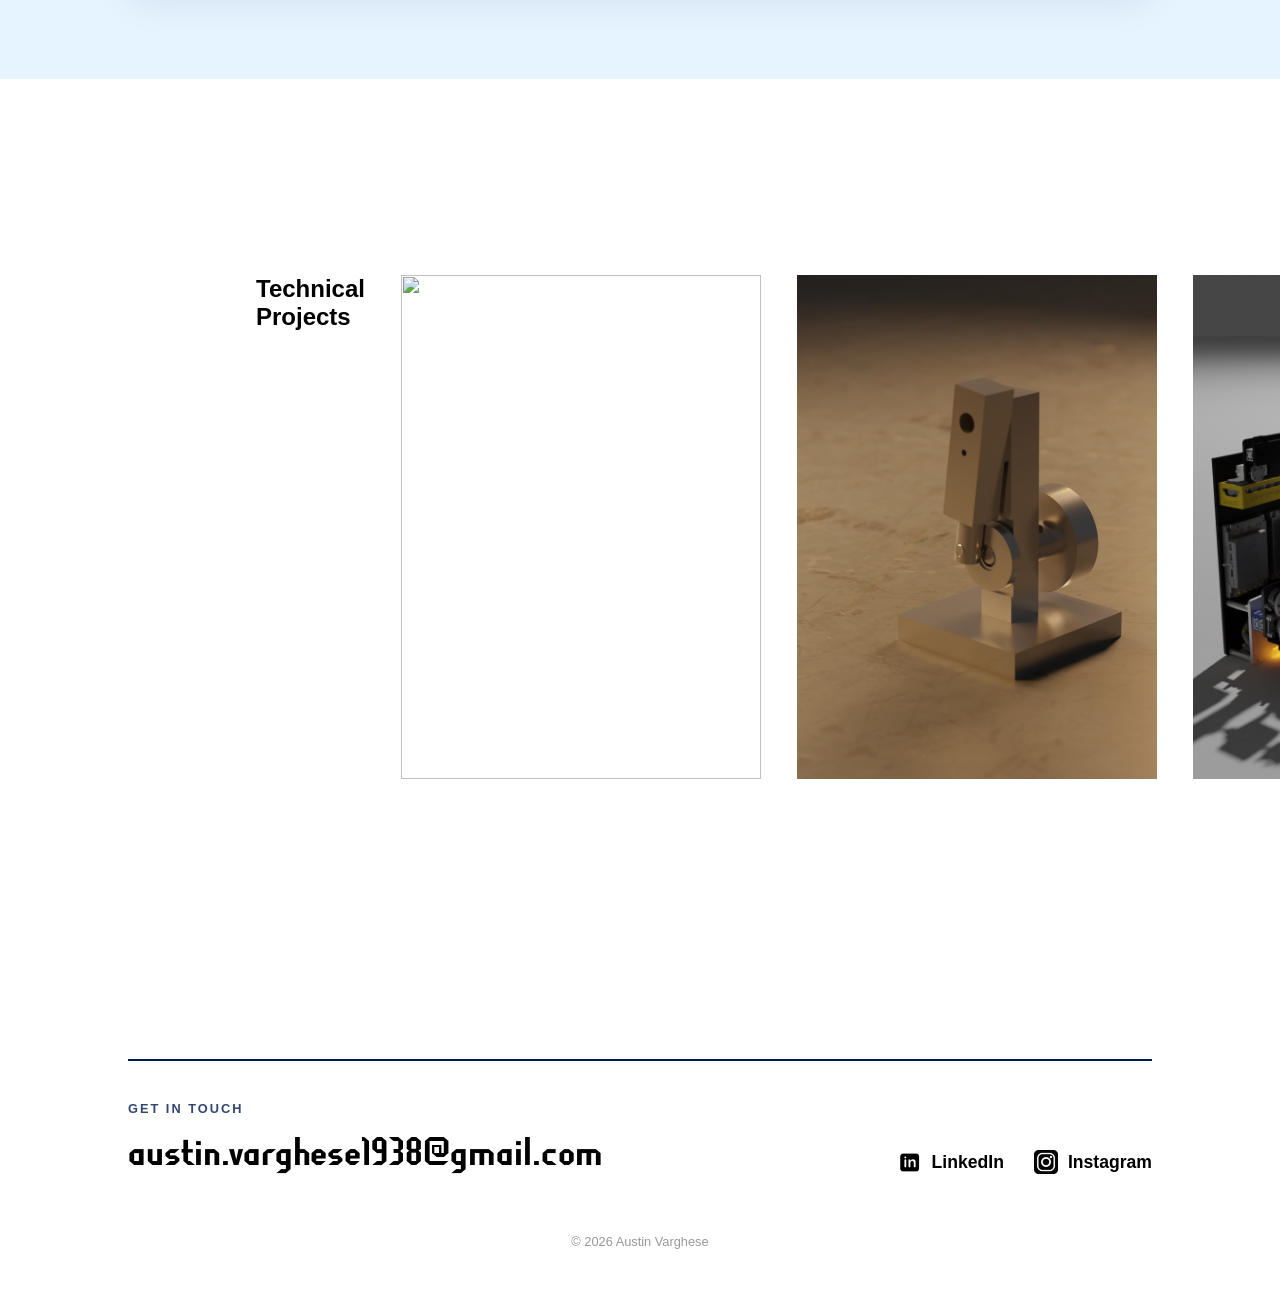
==== commit 109f3651: "changed file names and added design file names" ====
--- a/index.html
+++ b/index.html
@@ -47,13 +47,13 @@
         <div id="borderslide"></div>
         <div id="image-track" data-mouse-down-at="0" data-prev-percentage="0">
             <div class="track-label"><h1>Technical Projects</h1></div>
-            <a href="design.html"><img class="image" src="slideshow/untitled.png" draggable="false"/></a>
-            <a href="ae.html"><img class="image" src="slideshow/ae.png" draggable="false"/></a>
-            <a href="powerplay.html"><img class="image" src="slideshow/powerplay.png" draggable="false"/></a>
-            <a href="freightfrenzy.html"><img class="image" src="slideshow/freightfrenzy.png" draggable="false"/></a>
-            <a href="ResearchRender.html"><img class="image" src="slideshow/ResearchRender.jpg" draggable="false"/></a>
-            <a href="UndertakerPrematch.html"><img class="image" src="slideshow/Undertaker prematch.jpg" draggable="false"/></a>
-            <a href="AnubisPreMatch.html"><img class="image" src="slideshow/AnubisPreMatch.jpg" draggable="false"/></a>
+            <a href="Undertaker.html"><img class="image" src="slideshow/untitled.png" draggable="false"/></a>
+            <a href="Air Engine.html"><img class="image" src="slideshow/ae.png" draggable="false"/></a>
+            <a href="Power Play.html"><img class="image" src="slideshow/powerplay.png" draggable="false"/></a>
+            <a href="Freight Frenzy.html"><img class="image" src="slideshow/freightfrenzy.png" draggable="false"/></a>
+            <a href="UNC Charlotte Research.html"><img class="image" src="slideshow/ResearchRender.jpg" draggable="false"/></a>
+            <a href="UndertakerV2.html"><img class="image" src="slideshow/Undertaker prematch.jpg" draggable="false"/></a>
+            <a href="Anubis.html"><img class="image" src="slideshow/AnubisPreMatch.jpg" draggable="false"/></a>
         </div>
     </section>
 
--- a/style.css
+++ b/style.css
@@ -189,8 +189,9 @@
 }
 
 #slideshow { height: 100vh; width: 100vw; position: relative; overflow: hidden; }
-#image-track { display: flex; gap: 4vmin; position: absolute; left: 20%; top: 50%; transform: translate(0%, -50%); }
-.image { width: 40vmin; height: 56vmin; object-fit: cover; -webkit-user-drag: none; }
+#image-track { display: flex; gap: 4vmin; position: absolute; left: 20%; top: 50%; transform: translate(0%, -50%); will-change: transform; /* Prepares GPU for movement */}
+.image { width: 40vmin; height: 56vmin; object-fit: cover; -webkit-user-drag: none; will-change: object-position;
+    transition: none !important;}
 
 /* Integrated Footer Style */
 footer {
@@ -361,4 +362,96 @@
 @media (max-width: 768px) {
     .project-grid { grid-template-columns: 1fr; }
     .grid-item.full-width { grid-column: span 1; }
+}
+
+/* Gallery Layout */
+.gallery-header {
+    padding: 120px 5% 40px 5%;
+    text-align: center;
+    background-color: var(--light-blue-bg);
+}
+
+.gallery-subtitle {
+    color: var(--primary-bold);
+    font-size: 1.2rem;
+    opacity: 0.8;
+}
+
+.gallery-grid {
+    display: grid;
+    grid-template-columns: repeat(auto-fill, minmax(350px, 1fr));
+    gap: 25px;
+    padding: 50px 10%;
+    background-color: var(--light-blue-bg);
+}
+
+/* The Project Card */
+.project-card {
+    position: relative;
+    border-radius: 20px;
+    overflow: hidden;
+    height: 400px;
+    display: block;
+    box-shadow: 0 10px 30px rgba(0, 26, 77, 0.15);
+    transition: transform 0.4s ease;
+}
+
+.project-card:hover {
+    transform: translateY(-10px); /* Lifts the card on hover */
+}
+
+.project-card img {
+    width: 100%;
+    height: 100%;
+    object-fit: cover;
+    transition: transform 0.5s ease;
+}
+
+.project-card:hover img {
+    transform: scale(1.1); /* Slight zoom on the image */
+}
+
+/* Hover Pop-up Overlay */
+.card-overlay {
+    position: absolute;
+    top: 0;
+    left: 0;
+    width: 100%;
+    height: 100%;
+    background: rgba(0, 26, 77, 0.85); /* Deep navy with transparency */
+    display: flex;
+    align-items: center;
+    justify-content: center;
+    text-align: center;
+    opacity: 0; /* Hidden by default */
+    transition: opacity 0.4s ease;
+    padding: 20px;
+}
+
+.project-card:hover .card-overlay {
+    opacity: 1; /* Pops up on hover */
+}
+
+.overlay-text h3 {
+    color: white;
+    font-family: 'Intro', sans-serif;
+    font-size: 1.8rem;
+    margin-bottom: 10px;
+}
+
+.overlay-text p {
+    color: var(--light-blue-bg);
+    font-size: 1rem;
+    margin-bottom: 20px;
+}
+
+.view-btn {
+    display: inline-block;
+    padding: 10px 25px;
+    background-color: var(--accent-blue);
+    color: white;
+    border-radius: 50px;
+    font-weight: bold;
+    font-size: 0.9rem;
+    text-transform: uppercase;
 }
